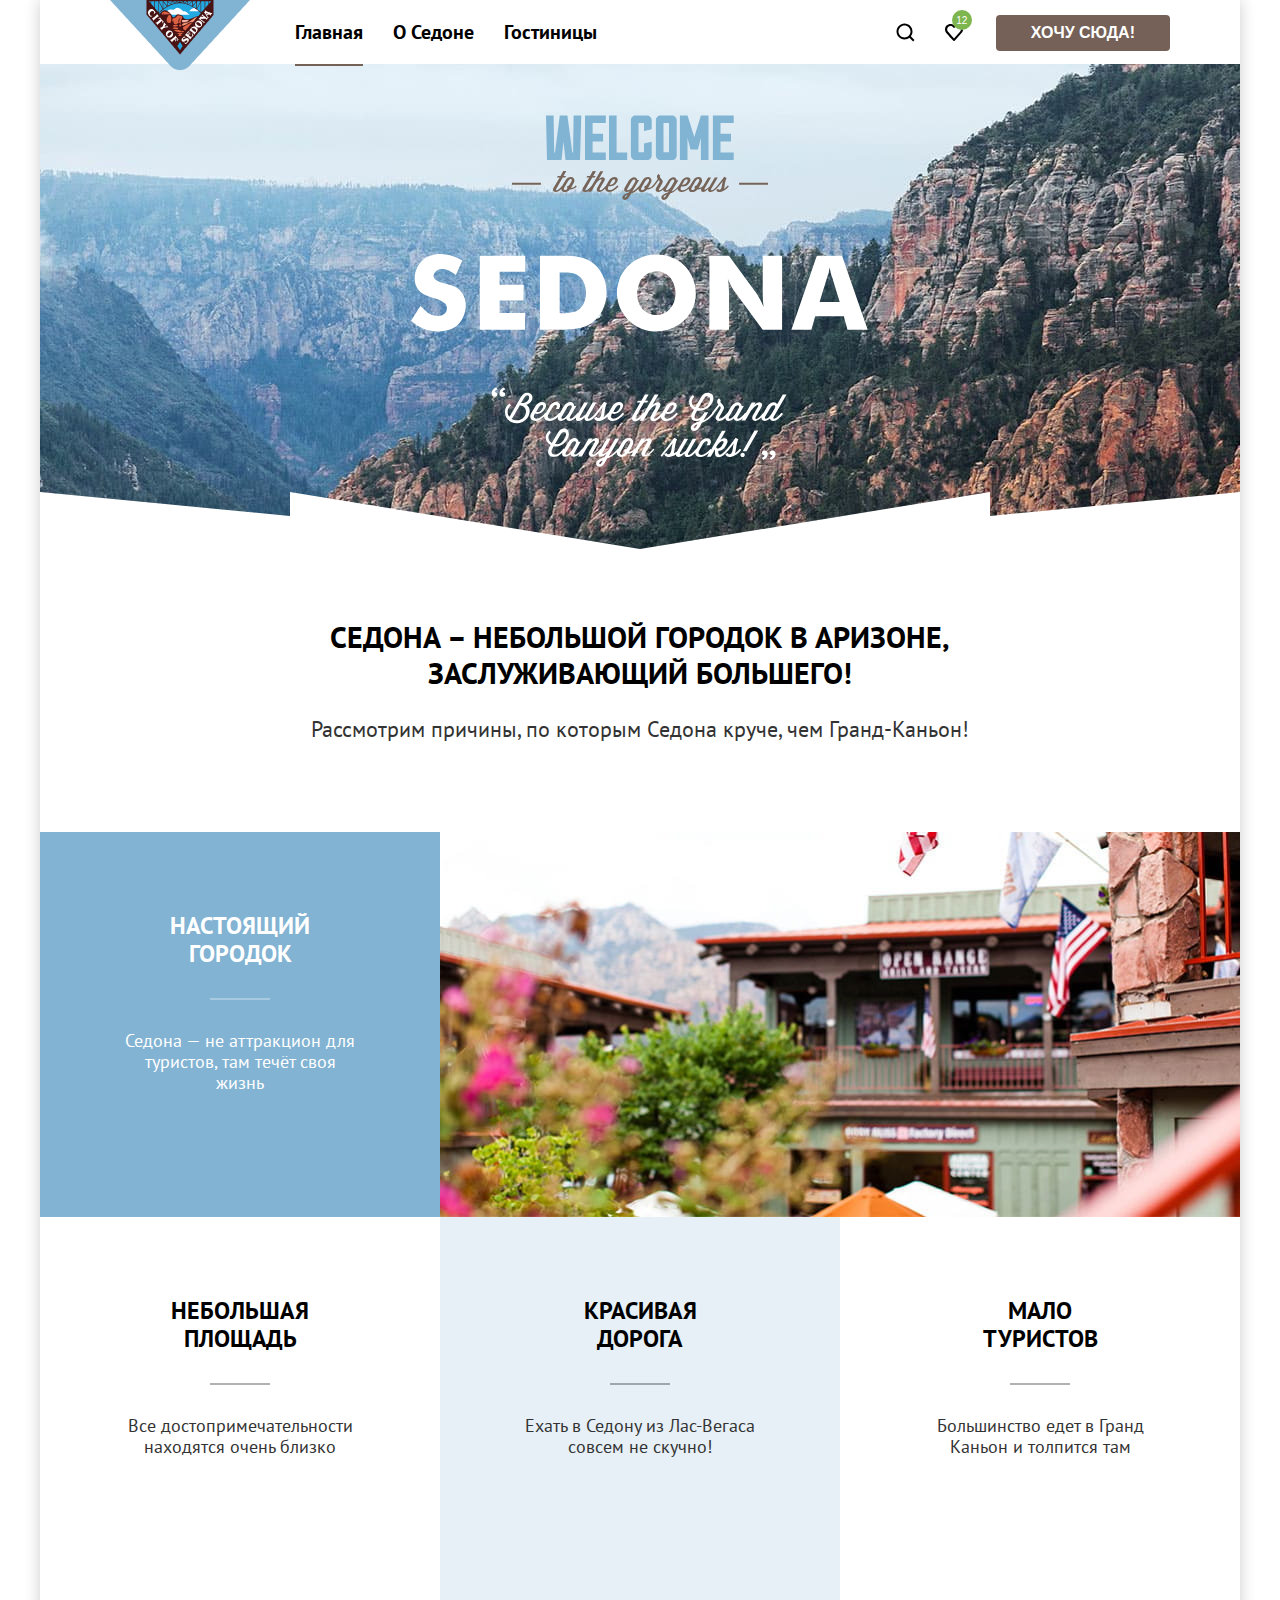
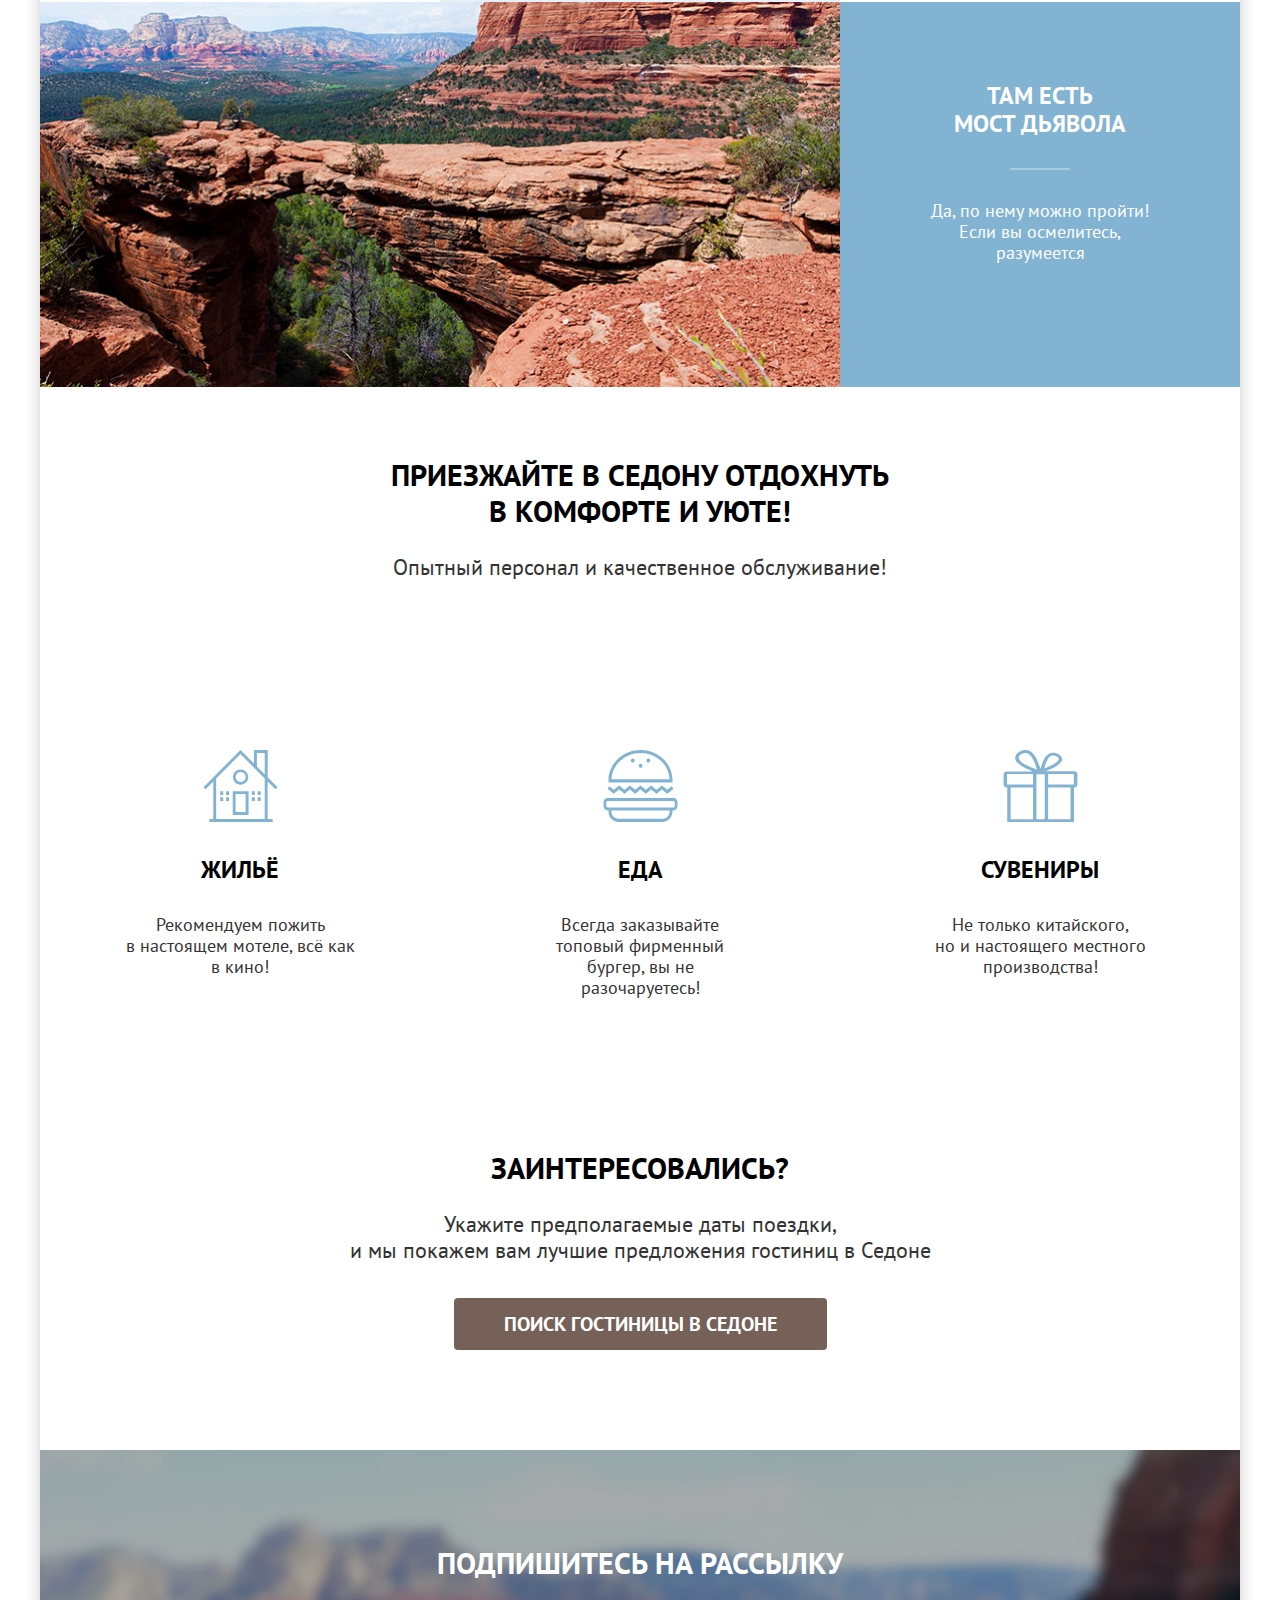
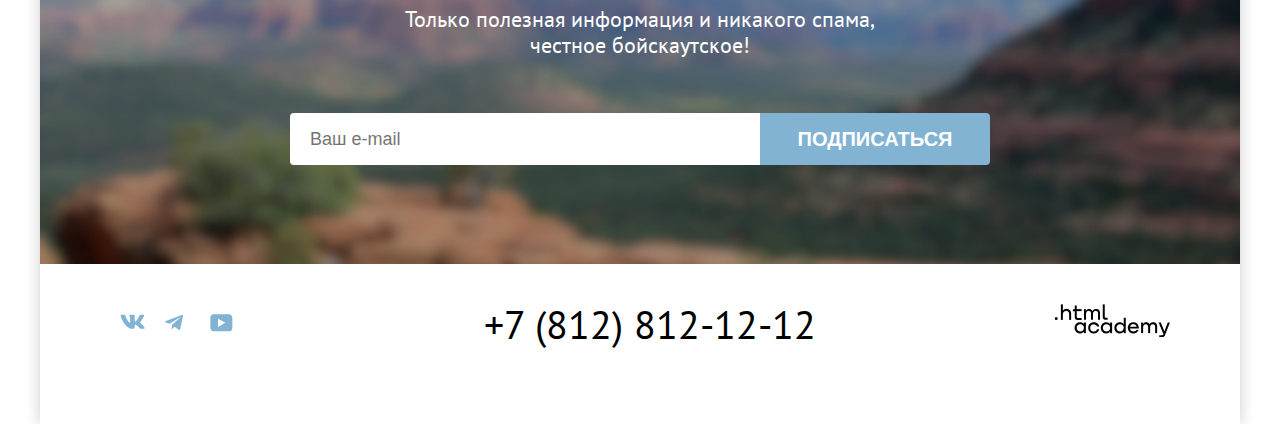
==== index.html @ 6376d849 "фиксы валидатора" ====
<!DOCTYPE html>
<html lang="ru">

  <head>
    <meta charset="utf-8">
    <meta name="viewport" content="width=device-width, initial-scale=1">
    <link href="styles/styles.css" rel="stylesheet">
    <title>HTML Academy: Седона</title>
  </head>

  <body>

    <div class="page-wrapper">
      <header class="page-header">
        <a href="#" class="sedona-logo">
          <span class="visually-hidden">Логотип сайта городка Седона.</span>
        </a>

        <nav class="header-navigation">
          <ul>
            <li>
              <a class="header-button current" href="#">Главная</a>
            </li>
            <li>
              <a class="header-button" href="#">О&nbsp;Седоне</a>
            </li>
            <li>
              <a class="header-button" href="catalog.html">Гостиницы</a>
            </li>
          </ul>
        </nav>

        <div class="header-actions-wrapper">
          <button type="button" class="header-icon-button search-button"><span
              class="visually-hidden">Поиск.</span></button>
          <button type="button" class="header-icon-button favotites-button"><span
              class="visually-hidden">Избранное.</span></button>
        </div>

        <button type="button" class="action-button brown">
          Хочу сюда!
        </button>
      </header>

      <main>

        <h1 class="visually-hidden">Городок Седона.</h1>

        <section class="hero-block-wrapper">
          <h2 class="visually-hidden">Приветствие.</h2>
          <div class="hero-background">
            <img class="hero-vector-wellcome" src="images/welcome.svg"
              alt="Welcome to the gorgeous Sedona. Because the Grand Canyon sucks!">
            <div class="hero-divider"></div>
          </div>
        </section>

        <section class="simple-text-block">
          <h2 class="visually-hidden">О Седоне.</h2>
          <p class="text-style-heading">Седона – небольшой городок в Аризоне, заслуживающий большего!</p>
          <p class="text-style-simple">Рассмотрим причины, по которым Седона круче, чем Гранд-Каньон!</p>
        </section>

        <section>
          <h2 class="visually-hidden">Туристические преимущества.</h2>
          <ul class="advantages-block">
            <li class="advantages-item blue">
              <div class="advantages-item-content-wrapper">
                <h3 class="text-style-heading small white">Настоящий городок</h3>
                <div class="advantages-item-divider"></div>
                <p class="text-style-simple small white">Седона — не аттракцион для туристов, там течёт своя жизнь</p>
              </div>
            </li>
            <li class="advantages-image-container">
              <img src="images/landscapes/garden_advantages-block.jpg" alt="Вид на сад.">
            </li>
            <li class="advantages-item">
              <div class="advantages-item-content-wrapper">
                <h3 class="text-style-heading small">Небольшая площадь</h3>
                <div class="advantages-item-divider"></div>
                <p class="text-style-simple small">Все достопримечательности находятся очень близко</p>
              </div>
            </li>
            <li class="advantages-item light-blue">
              <div class="advantages-item-content-wrapper">
                <h3 class="text-style-heading small">Красивая дорога</h3>
                <div class="advantages-item-divider"></div>
                <p class="text-style-simple small">Ехать в Седону из Лас-Вегаса совсем не скучно!</p>
              </div>
            </li>
            <li class="advantages-item">
              <div class="advantages-item-content-wrapper">
                <h3 class="text-style-heading small">Мало туристов</h3>
                <div class="advantages-item-divider"></div>
                <p class="text-style-simple small">Большинство едет в Гранд Каньон и толпится там</p>
              </div>
            </li>
            <li class="advantages-image-container">
              <img src="images/landscapes/mountains_advantages-block.jpg" alt="Вид на скалы.">
            </li>
            <li class="advantages-item blue">
              <div class="advantages-item-content-wrapper">
                <h3 class="text-style-heading small white">Там есть<br>мост дьявола</h3>
                <div class="advantages-item-divider"></div>
                <p class="text-style-simple small white">Да, по нему можно пройти! Если вы осмелитесь, разумеется</p>
              </div>
            </li>
          </ul>
        </section>

        <section>
          <div class="simple-text-block">
            <h2 class="visually-hidden">Инфраструктура</h2>
            <p class="text-style-heading">Приезжайте в Седону отдохнуть<br>в комфорте и уюте!</p>
            <p class="text-style-simple">Опытный персонал и качественное обслуживание!</p>
          </div>
          <ul class="advantages-block">
            <li class="advantages-item">
              <div class="advantages-item-content-wrapper">
                <img class="advantages-icon" src="images/icons/house.svg" alt="Иконка Дом">
                <h3 class="text-style-heading small">Жильё</h3>
                <p class="text-style-simple small">Рекомендуем пожить в&nbsp;настоящем мотеле, всё как в&nbsp;кино!</p>
              </div>
            </li>
            <li class="advantages-item">
              <div class="advantages-item-content-wrapper">
                <img class="advantages-icon" src="images/icons/food.svg" alt="Иконка Бургер">
                <h3 class="text-style-heading small">Еда</h3>
                <p class="text-style-simple small">Всегда заказывайте топовый фирменный бургер, вы не разочаруетесь!</p>
              </div>
            </li>
            <li class="advantages-item">
              <div class="advantages-item-content-wrapper">
                <img class="advantages-icon" src="images/icons/present.svg" alt="Иконка Сувениры">
                <h3 class="text-style-heading small">Сувениры</h3>
                <p class="text-style-simple small">Не только китайского, но&nbsp;и&nbsp;настоящего местного
                  производства!</p>
              </div>
            </li>
          </ul>
        </section>

        <section class="simple-text-block big-space">
          <h2 class="visually-hidden">Поиск гостиницы</h2>
          <div>
            <p class="text-style-heading">Заинтересовались?</p>
            <p class="text-style-simple">Укажите предполагаемые даты поездки,<br>и мы покажем вам лучшие
              предложения гостиниц в Седоне</p>
          </div>
          <a class="action-button big-button brown" href="catalog.html">Поиск гостиницы в Седоне</a>
        </section>

        <section class="subscription-background">
          <h2 class="visually-hidden">Подписка на рассылку</h2>
          <form action="https://echo.htmlacademy.ru/" method="post">
            <div class="simple-text-block big-space">
              <p class="text-style-heading white">Подпишитесь на рассылку</p>
              <p class="text-style-simple white">Только полезная информация и никакого спама,<br>честное бойскаутское!
              </p>
              <div class="subscription-input-wrapper">
                <input class="subscription-input" type="email" name="user_email" placeholder="Ваш e-mail" required>
                <button class="subscription-button">Подписаться</button>
              </div>
            </div>
          </form>
        </section>

      </main>

      <footer>
        <h2 class="visually-hidden">Контакты.</h2>
        <address>
          <a class="footer-button vk" href="https://vk.com/htmlacademy">
            <span class="visually-hidden">ВКонтакте.</span>
          </a>

          <a class="footer-button telegram" href="tg://resolve?domain=htmlacademy">
            <span class="visually-hidden">Телеграм.</span>
          </a>

          <a class="footer-button youtube" href="https://www.youtube.com/user/htmlacademyru">
            <span class="visually-hidden">Ютюб.</span>
          </a>

          <a class="footer-phone" href="tel:+78128121212">+7 (812) 812-12-12</a>

          <a class="html-academy-logo" href="https://htmlacademy.ru/">
            <span class="visually-hidden">Сайт HTML Academy.</span>
          </a>
        </address>
      </footer>
    </div>

    <div class="visually-hidden">
      <div class="modal-window-overlay">
      </div>
      <div class="modal-window">
        <div class="modal-window-content-wrapper text-style-filter-title black-text">
          <h2 class="text-style-heading uppercase">Поиск гостиницы в Седоне</h2>
          <span class="modal-window-input-caption">Дата Заезда:</span>
          <input class="error" type="date" name="date_from" value="2020-04-27">
          <span class="modal-window-input-caption">Дата Выезда:</span>
          <input class="info" type="date" name="date_to" value="2023-09-01">
          <div class="modal-window-person-count-wrapper">
            <div class="count-control-wrapper">
              <span class="modal-window-input-caption">Взрослые:</span>
              <div class="count-input-wrapper">
                <span class="person-count-button minus">
                  <span class="visually-hidden">Минус один.</span>
                </span>
                <span class="person-count">2</span>
                <span class="person-count-button plus">
                  <span class="visually-hidden">Плюс один.</span>
                </span>
              </div>
            </div>
            <div class="count-control-wrapper">
              <span class="modal-window-input-caption children">Дети:</span>
              <div class="count-input-wrapper">
                <span class="person-count-button minus">
                  <span class="visually-hidden">Минус один.</span>
                </span>
                <span class="person-count">2</span>
                <span class="person-count-button plus">
                  <span class="visually-hidden">Плюс один.</span>
                </span>
              </div>
            </div>
          </div>
          <button type="button" class="action-button big blue">Найти</button>
        </div>
        <div class="modal-window-close-button"><span class="visually-hidden">Закрыть окно.</span></div>
      </div>
    </div>

  </body>

</html>
---- styles/styles.css ----
/* Base */

@font-face {
  font-family: "PT Sans";
  font-weight: 400;
  font-style: normal;
  src: url("../fonts/ptsans-400.woff2") format("woff2");
  font-display: swap;
}

@font-face {
  font-family: "PT Sans";
  font-weight: 700;
  font-style: normal;
  src: url("../fonts/ptsans-700.woff2") format("woff2");
  font-display: swap;
}

body {
  margin: 0;

  font-family: "PT Sans", sans-serif;
  font-size: 18px;
  font-weight: 400;
  line-height: 21px;
  color: #333333;
}

.page-wrapper {
  display: flex;
  flex-direction: column;
  align-items: stretch;

  width: 1200px;
  margin: 0 auto;
  background-color: #FFFFFF;
  box-shadow: 0 0 15px rgba(0, 0, 0, 0.2);
}

.visually-hidden {
  position: absolute;
  width: 1px;
  height: 1px;
  margin: -1px;
  padding: 0;
  border: 0;
  clip: rect(0 0 0 0);
  overflow: hidden;
}

fieldset {
  border: none;
}

ul {
  margin: 0;
  padding: 0;
  list-style-type: none;
}

a {
  text-decoration: none;
}

button {
  padding: 0;
}

h1,
h2,
h3,
p {
  margin: 0;
}

fieldset {
  padding: 0;
  margin: 0;
}

/* Text styles */

.text-style-heading {
  text-transform: uppercase;
  font-size: 30px;
  font-weight: 700;
  line-height: 36px;
  color: #000000;
}

.text-style-simple {
  font-size: 22px;
  font-weight: 400;
  line-height: 26px;
}

.text-style-heading.small {
  font-size: 24px;
  line-height: 28px;
}

.text-style-simple.small {
  font-size: 18px;
  line-height: 21px;
}

.text-style-heading.white {
  color: #FFFFFF;
}

.text-style-simple.white {
  color: #FFFFFF;
}

.uppercase {
  text-transform: uppercase;
}

.text-style-filter-heading {
  font-weight: 700;
  font-size: 60px;
  line-height: 78px;
  margin-bottom: 8px;
  color: #FFFFFF;
}

.text-style-filter-title {
  font-weight: 700;
  font-size: 20px;
  line-height: 24px;
  color: #FFFFFF;
}

.text-style-filter-lable {
  font-weight: 400;
  font-size: 18px;
  line-height: 23px;
  color: #FFFFFF;
}

.text-style-filter-lable.gray {
  color: #333333;
}


/* Header */

.page-header {
  display: flex;
  height: 64px;
  position: relative;
  justify-content: flex-start;
  flex-wrap: wrap;
  padding: 0 70px;
}

.sedona-logo {
  display: inline-block;
  background: url("../images/logo.png") no-repeat;
  width: 140px;
  height: 70px;
  margin-right: 30px;
}

.header-navigation ul {
  display: flex;
}

.header-navigation li {
  padding: 0 15px;
}

.header-navigation a {
  font-size: 20px;
  font-weight: 700;
  line-height: 24px;
  color: #000000;

  text-transform: capitalize;
}

.header-navigation a:visited {
  color: #000000;
}

.header-button.current {
  border-bottom: 2px solid #756257;
}

.header-button {
  display: inline-block;
  padding: 20px 0;
  border: none;
  cursor: pointer;
}

.header-actions-wrapper {
  margin-left: auto;
  margin-right: 20px;
}

.header-icon-button {
  width: 44px;
  height: 64px;
  padding: 22px 12px;
  border: none;
  cursor: pointer;
}

.search-button {
  background: url('../images/icons/search.svg') no-repeat 50% 50%;
}

.favotites-button {
  position: relative;
  background: url('../images/icons/favorites.svg') no-repeat 50% 50%;
}

.favotites-button::after {
  content: "12";
  position: absolute;
  top: 10px;
  left: 20px;

  color: #FFFFFF;
  font-size: 10px;
  line-height: 21px;

  background-color: #7DB54F;
  width: 20px;
  height: 20px;
  border-radius: 10px;
}

header .action-button {
  align-self: center;
  margin-top: -5px;
}

.action-button {
  padding: 8px 35px;
  border: none;
  border-radius: 4px;

  color: #FFFFFF;
  font-weight: 700;
  font-size: 16px;
  line-height: 20px;
  text-align: center;
  text-transform: uppercase;
  cursor: pointer;
}

.action-button.big-button {
  padding: 16px 50px;
  margin-top: 15px;
  margin-bottom: 5px;
  font-size: 20px;
  display: inline-block;
}

/* Blue buttons color-styles */
.action-button.blue {
  background-color: #82B3D3;
}

.subscription-button:hover,
.action-button.blue:hover {
  background-color: #68A2CA;
}

.subscription-button:active,
.action-button.blue:active,
.subscription-button:focus,
.action-button.blue:focus {
  color: rgba(255, 255, 255, 0.3);
  background-color: #68A2CA;
}

.subscription-button:disabled,
.action-button.blue:disabled {
  background-color: #E5E5E5;
}

/* Brown buttons color-styles */
.action-button.brown {
  background-color: #756157;
}

.action-button.brown:hover,
.action-button.brown:focus {
  background-color: #615048;
}

.action-button.brown:active {
  color: rgba(255, 255, 255, 0.3);
  background-color: #756157;
}

.action-button.brown:disabled {
  background-color: #E5E5E5;
}

/* Green buttons color-styles */
.action-button.green {
  background-color: #7DB54F;
}

.action-button.green:hover,
.action-button.green:focus {
  background-color: #6C9E42;
}

.action-button.green:active {
  color: rgba(255, 255, 255, 0.3);
  background-color: #7DB54F;
}

.action-button.green:disabled {
  background-color: #E5E5E5;
}

/* Transparent buttons color-styles */
.action-button.transparent {
  background-color: transparent;
}

.action-button.transparent:focus {
  outline: 3px solid #83B3D3;
}

.action-button.transparent:active {
  color: rgba(255, 255, 255, 0.3);
}

.action-button.transparent:disabled {
  color: rgba(255, 255, 255, 0.1);
}


.action-button.black-text {
  color: #000000;
}

/* Footer */
footer {
  height: 120px;
  padding: 40px 70px 0 70px;
}

.footer-button {
  display: inline-block;
  border: none;
  width: 45px;
  height: 35px;
  cursor: pointer;
}

.footer-button a:hover,
.footer-button a:focus {
  fill: black;
}

.footer-button.vk {
  background: url("../images/icons/vk.svg") no-repeat 10px 10px;
}

.footer-button.telegram {
  background: url("../images/icons/telegram.svg") no-repeat 10px 10px;
}

.footer-button.youtube {
  background: url("../images/icons/youtube.svg") no-repeat 10px 10px;
}

address {
  display: flex;
  font-style: normal;
}

.footer-phone {
  color: #000000;
  font-weight: 400;
  font-size: 40px;
  line-height: 40px;
  text-transform: uppercase;
  margin: 0 auto;
}

.html-academy-logo {
  width: 115px;
  height: 33px;
  background: url("../images/html_academy.png") no-repeat;
  display: block;
}


/* Main page sections:*/
/* -hero-block */

.hero-block-wrapper {
  width: auto;
}

.hero-background {
  display: flex;
  flex-direction: column;
  background: #82B3D3 url(../images/landscapes/mountains_hero-block.jpg) no-repeat;
  width: 100%;
  height: 485px;
  justify-content: flex-end;
}

.hero-vector-wellcome {
  width: 458px;
  height: 352px;
  margin: 0 auto;
  margin-bottom: 25px;
}

.hero-divider {
  background: url("../images/divider.svg") no-repeat;
  width: auto;
  height: 57px;
}

/* -other blocks */

.simple-text-block {
  text-align: center;
  width: 700px;
  margin: 0 auto;
  padding: 70px 0;
}

.simple-text-block.big-space {
  padding: 95px 0;
}

.simple-text-block .text-style-heading {
  margin-bottom: 25px;
}

.simple-text-block .text-style-simple {
  margin-bottom: 20px;
}

.advantages-block {
  display: flex;
  flex-wrap: wrap;
}

.advantages-item {
  width: 400px;
  height: 385px;
}

.advantages-image-container {
  width: 800px;
  height: 385px;
}

.advantages-image-container img {
  max-width: 100%;
  height: auto;
}

.advantages-item.blue {
  background-color: #82B3D3;
}

.advantages-item.light-blue {
  background-color: rgba(131, 179, 211, 0.2);
  ;
}

.advantages-item-content-wrapper {
  text-align: center;
  width: 230px;
  margin: 0 auto;
  padding: 80px 85px;
}

.advantages-item img {
  margin-bottom: 30px;
}

.advantages-item h3 {
  width: 175px;
  margin: 0 auto;
  margin-bottom: 30px;
}

.advantages-item-divider {
  width: 60px;
  height: 2px;
  margin: 30px auto;
  background-color: rgba(0, 0, 0, 0.3);
}

.white + .advantages-item-divider {
  background-color: rgba(255, 255, 255, 0.3);
}

.advantages-icon {
  width: 75px;
  height: 72px;
}

/* -subscription block */

.subscription-background {
  background: url("../images//landscapes/mountains_subscription_block.jpg") no-repeat;
  width: 1200px;
  height: 414px;
}

.subscription-input-wrapper {
  display: flex;
  margin-top: 55px;
}

.subscription-input {
  width: 452px;
  height: 50px;
  padding-left: 20px;
  font-size: 18px;
  line-height: 24px;
  border: none;
  border-radius: 4px 0 0 4px;
}

.subscription-input:focus {
  outline: 3px solid #83B3D3;
}

.subscription-button {
  width: 232px;
  height: 52px;
  background-color: #82B3D3;
  border: none;
  border-radius: 0 4px 4px 0;
  text-align: center;
  cursor: pointer;

  font-size: 20px;
  line-height: 36px;
  font-weight: 700;
  text-transform: uppercase;
  color: #FFFFFF;
}


/* Catalog page */
/* filters */
.filter-block {
  background: #333333 url("../images/landscapes/mountains_filters-block.jpg") no-repeat;
  width: 100%;
  height: 412px;
}

.filter-block-content-wrapper {
  padding: 70px;
  padding-top: 35px;
}

.breadcrumbs-wrapper {
  padding-left: 3px;
  margin-bottom: 30px;
}

.breadcrumbs-home-button {
  display: inline-block;
  background: url("../images/icons/home.svg") no-repeat;
  width: 12px;
  height: 12px;
  cursor: pointer;
}

.breadcrumbs-arrow {
  display: inline-block;
  background: url("../images/icons/breadcrumbs_arrow.svg") no-repeat;
  width: 8px;
  height: 12px;
  margin: 0 10px;
}

.breadcrumbs-page {
  font-weight: 400;
  font-size: 16px;
  line-height: 21px;
  color: #FFFFFF;
  cursor: pointer;
}

.filters-form-wrapper {
  display: flex;
}

.filters-form-wrapper label {
  height: 28px;
  cursor: pointer;
}

.filter-column-wrapper {
  width: 550px;
  display: flex;
}

.infrastructure-filter,
.housing-filter {
  width: 150px;
}

.infrastructure-filter {
  margin-right: 70px;
}

legend {
  margin-bottom: 32px;
}

.text-style-filter-lable {
  display: inline-block;
  margin-bottom: 17px;
  padding-left: 35px;
}

.checkbox::before {
  position: absolute;
  content: "";
  display: inline-block;
  margin: 2px 0 0 -35px;
  width: 20px;
  height: 20px;
  border-radius: 4px;
  background: #FFFFFF;
}

.checked.checkbox::before {
  background: #FFFFFF url("../images/icons/check.svg") no-repeat 4px 5px;
}

.checkbox:hover,
.radio:hover,
.footer-button:hover,
.html-academy-logo:hover,
.breadcrumbs-page:hover,
.breadcrumbs-home-button:hover {
  color: #FFFFFF;
  opacity: 0.7;
}

.footer-phone:hover,
.header-icon-button:hover,
.header-button:hover {
  color: #000000;
  opacity: 0.7;
}

.radio::before {
  position: absolute;
  content: "";
  display: inline-block;
  margin: 2px 0 0 -35px;
  width: 21px;
  height: 21px;
  border-radius: 10px;
  background: #FFFFFF;
}

.checked.radio::before {
  background: #FFFFFF url("../images/icons/circle.svg") no-repeat 5px 5px;
}

.price-filter {
  width: 290px;
  margin-right: 70px;
}

.price-filter p {
  display: flex;
}

.filter-price-input {
  width: 123px;
  height: 48px;
  padding: 0;
  padding-left: 20px;

  font-size: 18px;
  line-height: 24px;
  font-weight: 700;
  background: #F2F2F2;
  color: #000000;
  border: none;
}

.filter-price-input::-webkit-outer-spin-button,
.filter-price-input::-webkit-inner-spin-button {
  /* display: none; <- Crashes Chrome on hover */
  -webkit-appearance: none;
  /* <-- Apparently some margin are still there even though it's hidden */
}

.filter-price-input.to {
  margin-left: 2px;
}

.filter-price-input:focus {
  outline: 3px solid #68A2CA;
}

.filter-price-input.from {
  border-radius: 4px 0 0 4px;
}

.filter-price-input.to {
  border-radius: 0 4px 4px 0;
}

.filter-price-caption {
  font-size: 18px;
  line-height: 24px;
  color: #BEBEBE;
  position: absolute;
  margin: 12px 0 0 -32px;
}

.filter-buttons-wrapper {
  padding-top: 55px;
}

.filter-buttons-wrapper button {
  padding: 8px 50px;
}

.filter-buttons-wrapper button[type="button"] {
  margin-left: 5px;
}

.filter-buttons-wrapper button[type="submit"] {
  margin-bottom: 32px;
}

.price-slider {
  width: 287px;
  height: 20px;
  margin-top: 57px;
  background: url("../images/slider.png") no-repeat;
}

/* hotels */

.search-result-block {
  padding: 50px 70px 60px 70px;
}

.search-result-header {
  position: relative;
  display: flex;
  margin-bottom: 40px;
}

.sort-type-select-wrapper {
  margin: 0 70px 0 auto;
}

.search-result-header select {
  width: 290px;
  height: 50px;
  border: 2px solid #E5E5E5;
  border-radius: 4px;
  padding-left: 20px;

  -moz-appearance: none;
  -webkit-appearance: none;
}

.search-result-header select:hover,
.search-result-header select:focus {
  outline: 3px solid #68A2CA;
}

.search-result-header select:active {
  outline: 3px solid #3F5E72;
}

.search-result-header select:disabled {
  outline: 3px solid rgba(0, 0, 0, 0.3);
  color: rgba(0, 0, 0, 0.3);
}

.sort-type-select-wrapper::after {
  position: absolute;
  content: "";
  margin: 20px 0 0 -35px;
  width: 12px;
  height: 8px;
  background: url("../images/icons/arrow_down.svg") no-repeat;
}

.preview-format-icon {
  width: 48px;
  height: 48px;
  border: 2px solid #E5E5E5;
  margin-right: 8px;
  border-radius: 4px;
  cursor: pointer;
}

.preview-format-icon:last-child {
  margin-right: 0;
}

.preview-format-icon:hover,
.preview-format-icon:active,
.preview-format-icon.current {
  border: 2px solid #000000;
}

.preview-format-icon:focus {
  outline: 3px solid #83B3D3;
}

.preview-format-icon.gallery {
  background: url("../images/icons/view_gallery.svg") no-repeat 14px 15px;
}

.preview-format-icon.list {
  background: url("../images/icons/view_list.svg") no-repeat 13px 15px;
}

.preview-format-icon.icons {
  background: url("../images/icons/view_images.svg") no-repeat 14px 15px;
}

.hotels-block {
  display: grid;
  grid-template-columns: repeat(3, 340px);
  gap: 20px;
  margin-bottom: 60px;
}

.hotel-item {
  display: flex;
  flex-direction: column;
  justify-content: space-between;
  align-items: center;

  padding: 20px;
  width: 340px;
  box-sizing: border-box;
  border: 1px solid #E6E6E6;
  border-radius: 4px;
}

.hotel-item img {
  margin-bottom: 16px;
}

.hotel-item h3 {
  text-transform: none;
  margin-bottom: 16px;
}

.hotel-item-info-wrapper {
  display: grid;
  grid-template-columns: 140px 140px;
  grid-template-rows: 20px 36px 36px;
  gap: 16px;
  margin-top: auto;
}

.price-caption {
  margin-left: auto;
}

.rating-caption {
  margin-left: auto;
  margin-right: auto;
  align-self: center;
}

.stars {
  height: 25px;
  align-self: center;
}

.hotel-item-info-wrapper b {
  font-weight: inherit;
}

.hotel-item-info-wrapper a.action-button {
  padding: 8px 0;
}

.hotel-item-info-wrapper button.action-button {
  padding: 9px 0;
}

#paging {
  display: flex;
  justify-content: flex-start;
}

#paging .action-button {
  width: 60px;
  height: 60px;
  margin-right: 8px;
  padding: 0;
}

.stars-4 {
  background: url("../images/stars/stars_4.png") no-repeat;
}

.stars-3 {
  background: url("../images/stars/stars_3.png") no-repeat;
}

.stars-2 {
  background: url("../images/stars/stars_2.png") no-repeat;
}
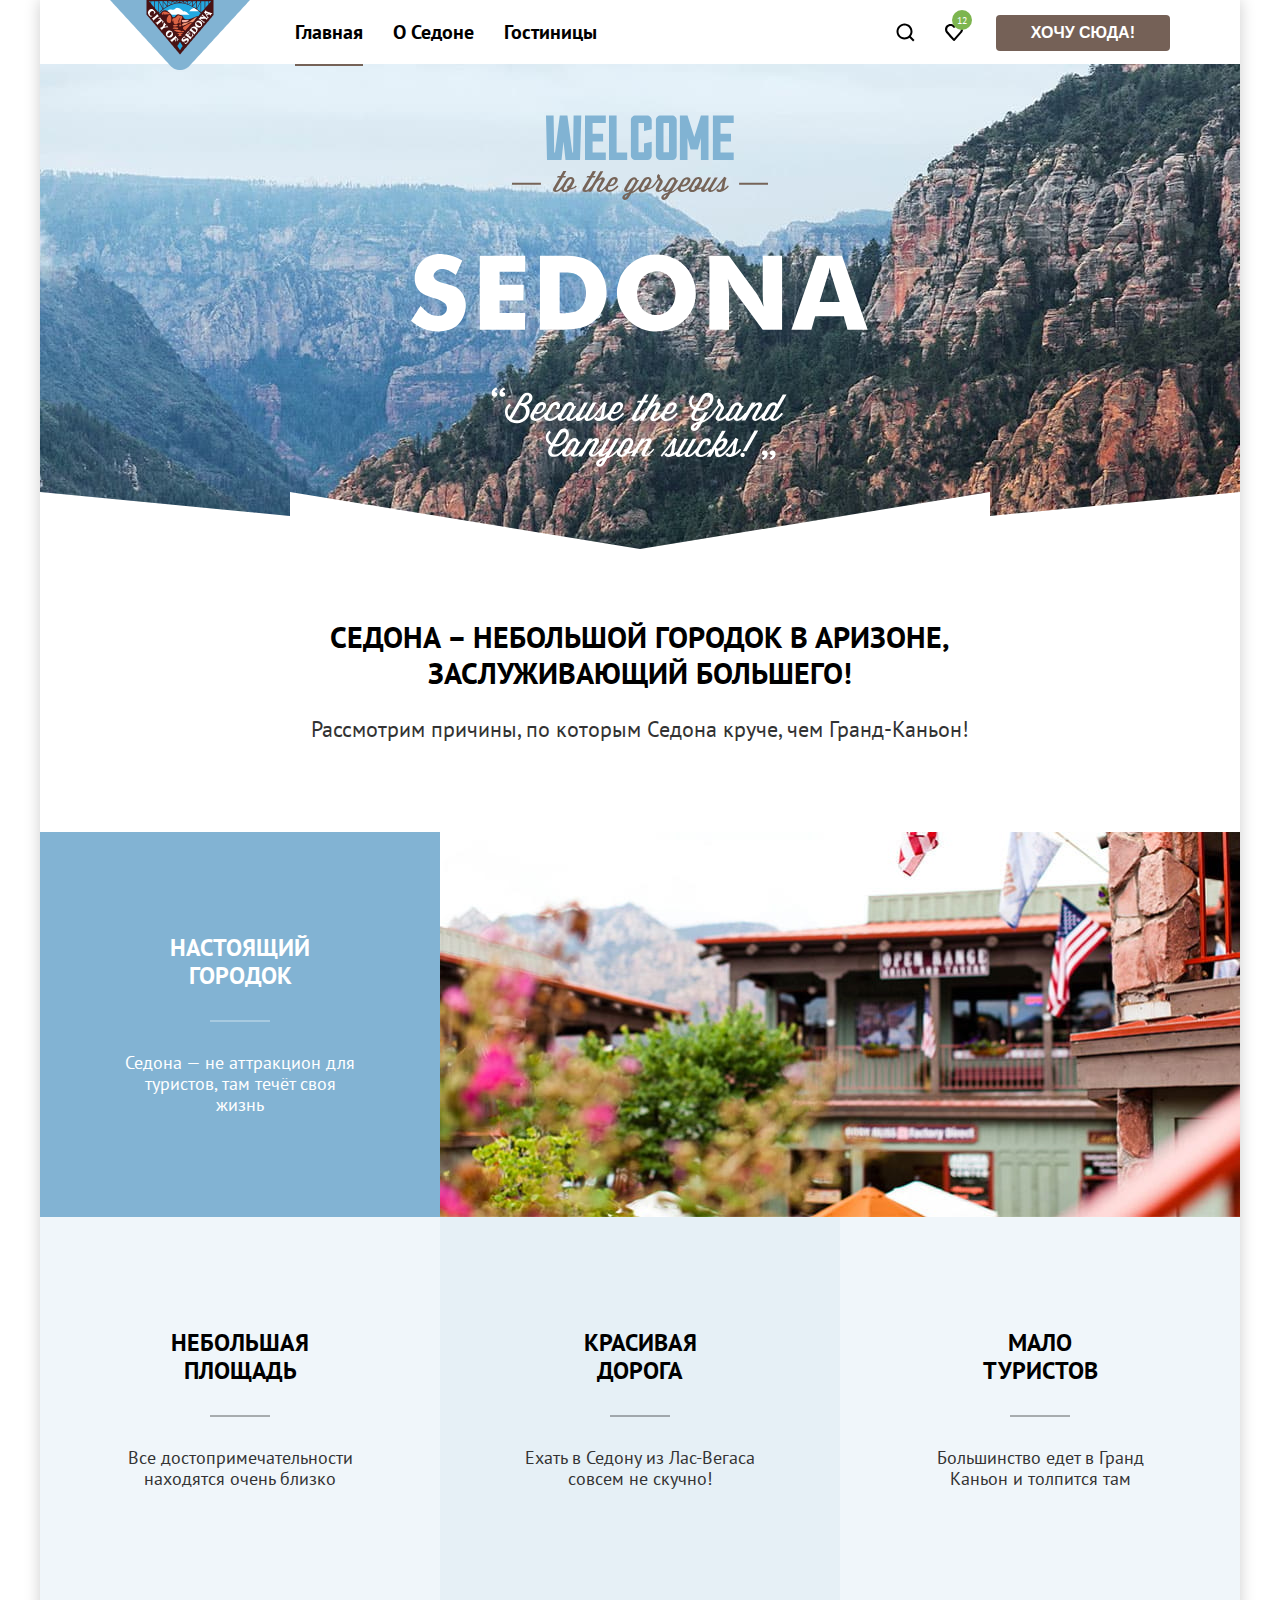
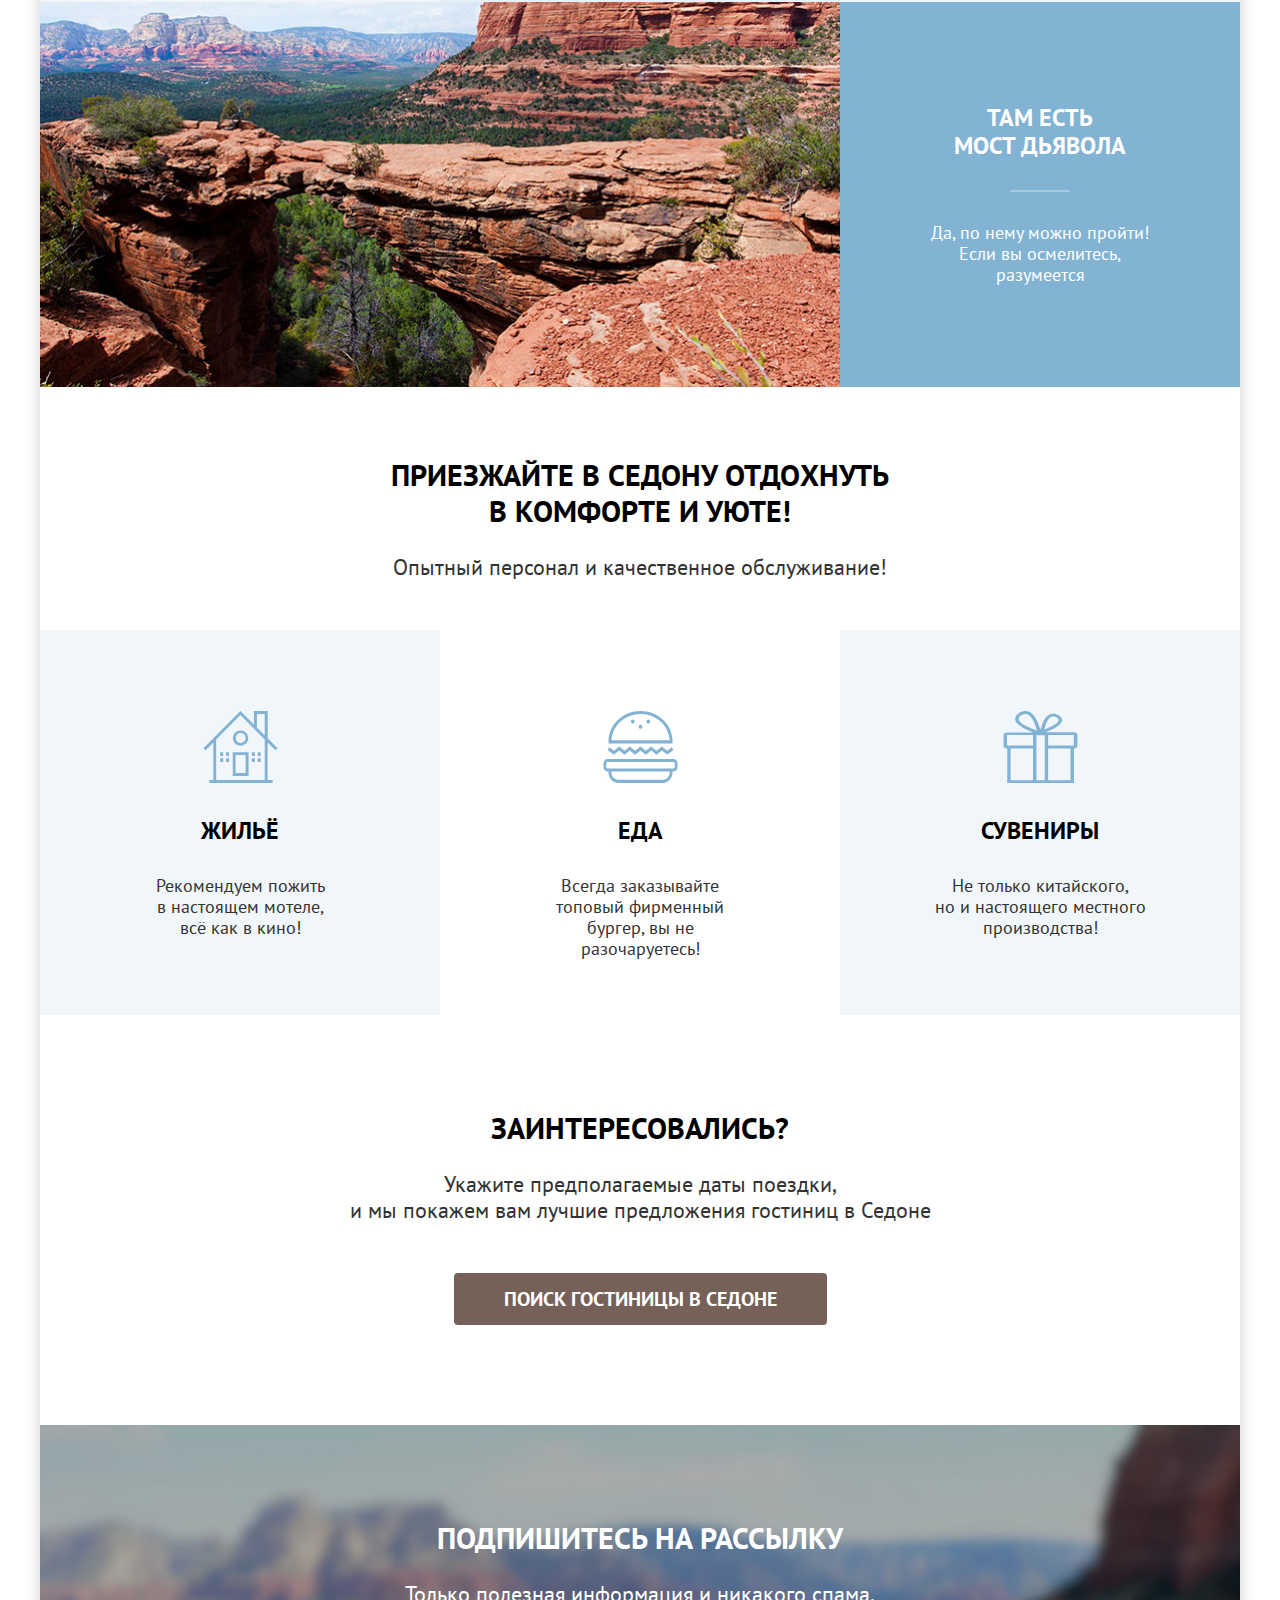
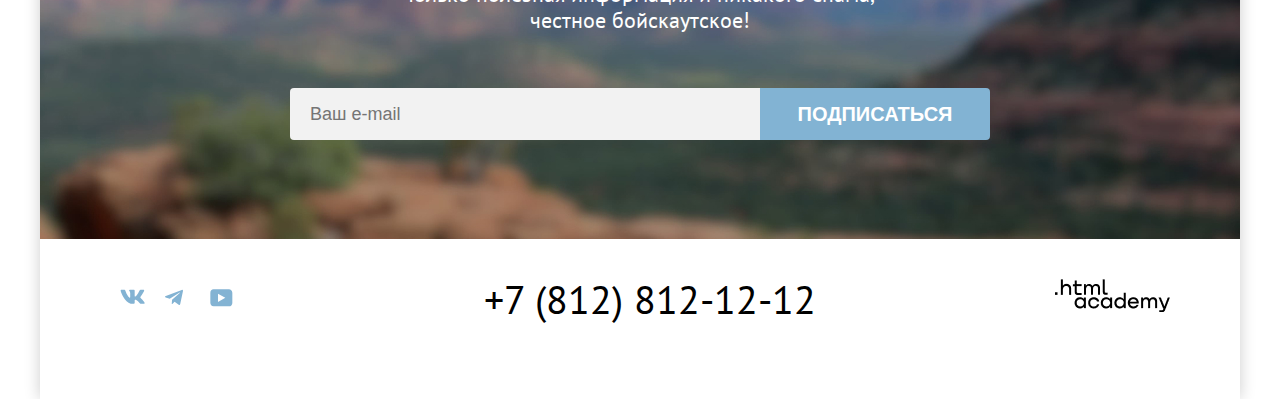
==== commit d13829ef: "Merge pull request #10 from tomilova-nastya/master" ====
--- a/index.html
+++ b/index.html
@@ -5,6 +5,7 @@
     <meta charset="utf-8">
     <meta name="viewport" content="width=device-width, initial-scale=1">
     <link href="styles/styles.css" rel="stylesheet">
+    <link rel="shortcut icon" type="image/x-icon" href="./images/favicon.ico">
     <title>HTML Academy: Седона</title>
   </head>
 
@@ -17,149 +18,156 @@
         </a>
 
         <nav class="header-navigation">
-          <ul>
+          <ul class="unordered-list">
             <li>
-              <a class="header-button current" href="#">Главная</a>
+              <a class="anchor-link header-button current" href="#">Главная</a>
             </li>
             <li>
-              <a class="header-button" href="#">О&nbsp;Седоне</a>
+              <a class="anchor-link header-button" href="#">О&nbsp;Седоне</a>
             </li>
             <li>
-              <a class="header-button" href="catalog.html">Гостиницы</a>
+              <a class="anchor-link header-button" href="catalog.html">Гостиницы</a>
             </li>
           </ul>
         </nav>
 
         <div class="header-actions-wrapper">
-          <button type="button" class="header-icon-button search-button"><span
+          <button type="button" class="button-tag header-icon-button search-button"><span
               class="visually-hidden">Поиск.</span></button>
-          <button type="button" class="header-icon-button favotites-button"><span
+          <button type="button" class="button-tag header-icon-button favotites-button"><span
               class="visually-hidden">Избранное.</span></button>
         </div>
 
-        <button type="button" class="action-button brown">
+        <button type="button" class="button-tag action-button brown">
           Хочу сюда!
         </button>
       </header>
 
       <main>
 
-        <h1 class="visually-hidden">Городок Седона.</h1>
+        <h1 class="h1-tag visually-hidden">Городок Седона.</h1>
 
         <section class="hero-block-wrapper">
-          <h2 class="visually-hidden">Приветствие.</h2>
+          <h2 class="h2-tag visually-hidden">Приветствие.</h2>
           <div class="hero-background">
-            <img class="hero-vector-wellcome" src="images/welcome.svg"
+            <img class="hero-vector-wellcome" src="images/welcome.svg" width="458px" height="352px"
               alt="Welcome to the gorgeous Sedona. Because the Grand Canyon sucks!">
             <div class="hero-divider"></div>
           </div>
         </section>
 
         <section class="simple-text-block">
-          <h2 class="visually-hidden">О Седоне.</h2>
-          <p class="text-style-heading">Седона – небольшой городок в Аризоне, заслуживающий большего!</p>
-          <p class="text-style-simple">Рассмотрим причины, по которым Седона круче, чем Гранд-Каньон!</p>
+          <h2 class="h2-tag visually-hidden">О Седоне.</h2>
+          <p class="paragraph text-style-heading">Седона – небольшой городок в Аризоне, заслуживающий большего!</p>
+          <p class="paragraph text-style-simple">Рассмотрим причины, по которым Седона круче, чем Гранд-Каньон!</p>
         </section>
 
         <section>
-          <h2 class="visually-hidden">Туристические преимущества.</h2>
-          <ul class="advantages-block">
+          <h2 class="h2-tag visually-hidden">Туристические преимущества.</h2>
+          <ul class="advantages-block unordered-list">
             <li class="advantages-item blue">
               <div class="advantages-item-content-wrapper">
-                <h3 class="text-style-heading small white">Настоящий городок</h3>
-                <div class="advantages-item-divider"></div>
-                <p class="text-style-simple small white">Седона — не аттракцион для туристов, там течёт своя жизнь</p>
+                <h3 class="h3-tag text-style-heading small white">Настоящий городок</h3>
+                <div class="advantages-item-divider"></div>
+                <p class="paragraph text-style-simple small white">Седона — не аттракцион для туристов, там течёт своя
+                  жизнь</p>
               </div>
             </li>
             <li class="advantages-image-container">
-              <img src="images/landscapes/garden_advantages-block.jpg" alt="Вид на сад.">
+              <img src="images/landscapes/garden_advantages-block.jpg" alt="Вид на сад." width="800px" height="385px">
+            </li>
+            <li class="advantages-item very-light-blue">
+              <div class="advantages-item-content-wrapper">
+                <h3 class="h3-tag text-style-heading small">Небольшая площадь</h3>
+                <div class="advantages-item-divider"></div>
+                <p class="paragraph text-style-simple small">Все достопримечательности находятся очень близко</p>
+              </div>
+            </li>
+            <li class="advantages-item light-blue">
+              <div class="advantages-item-content-wrapper">
+                <h3 class="h3-tag text-style-heading small">Красивая дорога</h3>
+                <div class="advantages-item-divider"></div>
+                <p class="paragraph text-style-simple small">Ехать в Седону из Лас-Вегаса совсем не скучно!</p>
+              </div>
+            </li>
+            <li class="advantages-item very-light-blue">
+              <div class="advantages-item-content-wrapper">
+                <h3 class="h3-tag text-style-heading small">Мало туристов</h3>
+                <div class="advantages-item-divider"></div>
+                <p class="paragraph text-style-simple small">Большинство едет в Гранд Каньон и толпится там</p>
+              </div>
+            </li>
+            <li class="advantages-image-container">
+              <img src="images/landscapes/mountains_advantages-block.jpg" alt="Вид на скалы." width="800px"
+                height="385px">
+            </li>
+            <li class="advantages-item blue">
+              <div class="advantages-item-content-wrapper">
+                <h3 class="text-style-heading small white">Там есть<br>мост дьявола</h3>
+                <div class="advantages-item-divider"></div>
+                <p class="paragraph text-style-simple small white">Да, по нему можно пройти! Если вы осмелитесь,
+                  разумеется</p>
+              </div>
+            </li>
+          </ul>
+        </section>
+
+        <section>
+          <div class="simple-text-block min-space">
+            <h2 class="h2-tag visually-hidden">Инфраструктура</h2>
+            <p class="paragraph text-style-heading">Приезжайте в Седону отдохнуть<br>в комфорте и уюте!</p>
+            <p class="paragraph text-style-simple">Опытный персонал и качественное обслуживание!</p>
+          </div>
+          <ul class="advantages-block unordered-list">
+            <li class="advantages-item very-light-blue">
+              <div class="advantages-item-content-wrapper min-space">
+                <img class="advantages-icon" src="images/icons/house.svg" alt="Иконка Дом" width="75px" height="75px">
+                <h3 class="h3-tag text-style-heading small">Жильё</h3>
+                <p class="paragraph text-style-simple small">Рекомендуем пожить в&nbsp;настоящем мотеле,
+                  всё&nbsp;как&nbsp;в&nbsp;кино!</p>
+              </div>
             </li>
             <li class="advantages-item">
-              <div class="advantages-item-content-wrapper">
-                <h3 class="text-style-heading small">Небольшая площадь</h3>
-                <div class="advantages-item-divider"></div>
-                <p class="text-style-simple small">Все достопримечательности находятся очень близко</p>
-              </div>
-            </li>
-            <li class="advantages-item light-blue">
-              <div class="advantages-item-content-wrapper">
-                <h3 class="text-style-heading small">Красивая дорога</h3>
-                <div class="advantages-item-divider"></div>
-                <p class="text-style-simple small">Ехать в Седону из Лас-Вегаса совсем не скучно!</p>
-              </div>
-            </li>
-            <li class="advantages-item">
-              <div class="advantages-item-content-wrapper">
-                <h3 class="text-style-heading small">Мало туристов</h3>
-                <div class="advantages-item-divider"></div>
-                <p class="text-style-simple small">Большинство едет в Гранд Каньон и толпится там</p>
-              </div>
-            </li>
-            <li class="advantages-image-container">
-              <img src="images/landscapes/mountains_advantages-block.jpg" alt="Вид на скалы.">
-            </li>
-            <li class="advantages-item blue">
-              <div class="advantages-item-content-wrapper">
-                <h3 class="text-style-heading small white">Там есть<br>мост дьявола</h3>
-                <div class="advantages-item-divider"></div>
-                <p class="text-style-simple small white">Да, по нему можно пройти! Если вы осмелитесь, разумеется</p>
+              <div class="advantages-item-content-wrapper min-space">
+                <img class="advantages-icon" src="images/icons/food.svg" alt="Иконка Бургер" width="75px" height="75px">
+                <h3 class="h3-tag text-style-heading small">Еда</h3>
+                <p class="paragraph text-style-simple small">Всегда заказывайте<br>топовый фирменный бургер, вы не
+                  разочаруетесь!</p>
+              </div>
+            </li>
+            <li class="advantages-item very-light-blue">
+              <div class="advantages-item-content-wrapper min-space">
+                <img class="advantages-icon" src="images/icons/present.svg" alt="Иконка Сувениры" width="75px"
+                  height="75px">
+                <h3 class="h3-tag text-style-heading small">Сувениры</h3>
+                <p class="paragraph text-style-simple small">Не только китайского, но&nbsp;и&nbsp;настоящего местного
+                  производства!</p>
               </div>
             </li>
           </ul>
         </section>
 
-        <section>
-          <div class="simple-text-block">
-            <h2 class="visually-hidden">Инфраструктура</h2>
-            <p class="text-style-heading">Приезжайте в Седону отдохнуть<br>в комфорте и уюте!</p>
-            <p class="text-style-simple">Опытный персонал и качественное обслуживание!</p>
-          </div>
-          <ul class="advantages-block">
-            <li class="advantages-item">
-              <div class="advantages-item-content-wrapper">
-                <img class="advantages-icon" src="images/icons/house.svg" alt="Иконка Дом">
-                <h3 class="text-style-heading small">Жильё</h3>
-                <p class="text-style-simple small">Рекомендуем пожить в&nbsp;настоящем мотеле, всё как в&nbsp;кино!</p>
-              </div>
-            </li>
-            <li class="advantages-item">
-              <div class="advantages-item-content-wrapper">
-                <img class="advantages-icon" src="images/icons/food.svg" alt="Иконка Бургер">
-                <h3 class="text-style-heading small">Еда</h3>
-                <p class="text-style-simple small">Всегда заказывайте топовый фирменный бургер, вы не разочаруетесь!</p>
-              </div>
-            </li>
-            <li class="advantages-item">
-              <div class="advantages-item-content-wrapper">
-                <img class="advantages-icon" src="images/icons/present.svg" alt="Иконка Сувениры">
-                <h3 class="text-style-heading small">Сувениры</h3>
-                <p class="text-style-simple small">Не только китайского, но&nbsp;и&nbsp;настоящего местного
-                  производства!</p>
-              </div>
-            </li>
-          </ul>
-        </section>
-
         <section class="simple-text-block big-space">
-          <h2 class="visually-hidden">Поиск гостиницы</h2>
+          <h2 class="h2-tag visually-hidden">Поиск гостиницы</h2>
           <div>
-            <p class="text-style-heading">Заинтересовались?</p>
-            <p class="text-style-simple">Укажите предполагаемые даты поездки,<br>и мы покажем вам лучшие
+            <p class="paragraph text-style-heading">Заинтересовались?</p>
+            <p class="paragraph text-style-simple">Укажите предполагаемые даты поездки,<br>и мы покажем вам лучшие
               предложения гостиниц в Седоне</p>
           </div>
-          <a class="action-button big-button brown" href="catalog.html">Поиск гостиницы в Седоне</a>
+          <a class="anchor-link action-button big-button brown" href="catalog.html">Поиск гостиницы в Седоне</a>
         </section>
 
         <section class="subscription-background">
-          <h2 class="visually-hidden">Подписка на рассылку</h2>
+          <h2 class="h2-tag visually-hidden">Подписка на рассылку</h2>
           <form action="https://echo.htmlacademy.ru/" method="post">
             <div class="simple-text-block big-space">
-              <p class="text-style-heading white">Подпишитесь на рассылку</p>
-              <p class="text-style-simple white">Только полезная информация и никакого спама,<br>честное бойскаутское!
+              <p class="paragraph text-style-heading white">Подпишитесь на рассылку</p>
+              <p class="paragraph text-style-simple white">Только полезная информация и никакого спама,<br>честное
+                бойскаутское!
               </p>
               <div class="subscription-input-wrapper">
                 <input class="subscription-input" type="email" name="user_email" placeholder="Ваш e-mail" required>
-                <button class="subscription-button">Подписаться</button>
+                <button class="button-tag subscription-button">Подписаться</button>
               </div>
             </div>
           </form>
@@ -167,24 +175,24 @@
 
       </main>
 
-      <footer>
-        <h2 class="visually-hidden">Контакты.</h2>
-        <address>
-          <a class="footer-button vk" href="https://vk.com/htmlacademy">
+      <footer class="footer">
+        <h2 class="h2-tag visually-hidden">Контакты.</h2>
+        <address class="address">
+          <a class="anchor-link footer-button vk" href="https://vk.com/htmlacademy">
             <span class="visually-hidden">ВКонтакте.</span>
           </a>
 
-          <a class="footer-button telegram" href="tg://resolve?domain=htmlacademy">
+          <a class="anchor-link footer-button telegram" href="tg://resolve?domain=htmlacademy">
             <span class="visually-hidden">Телеграм.</span>
           </a>
 
-          <a class="footer-button youtube" href="https://www.youtube.com/user/htmlacademyru">
+          <a class="anchor-link footer-button youtube" href="https://www.youtube.com/user/htmlacademyru">
             <span class="visually-hidden">Ютюб.</span>
           </a>
 
-          <a class="footer-phone" href="tel:+78128121212">+7 (812) 812-12-12</a>
-
-          <a class="html-academy-logo" href="https://htmlacademy.ru/">
+          <a class="anchor-link footer-phone" href="tel:+78128121212">+7 (812) 812-12-12</a>
+
+          <a class="anchor-link html-academy-logo" href="https://htmlacademy.ru/">
             <span class="visually-hidden">Сайт HTML Academy.</span>
           </a>
         </address>
@@ -196,7 +204,7 @@
       </div>
       <div class="modal-window">
         <div class="modal-window-content-wrapper text-style-filter-title black-text">
-          <h2 class="text-style-heading uppercase">Поиск гостиницы в Седоне</h2>
+          <h2 class="h2-tag text-style-heading uppercase">Поиск гостиницы в Седоне</h2>
           <span class="modal-window-input-caption">Дата Заезда:</span>
           <input class="error" type="date" name="date_from" value="2020-04-27">
           <span class="modal-window-input-caption">Дата Выезда:</span>
@@ -227,7 +235,7 @@
               </div>
             </div>
           </div>
-          <button type="button" class="action-button big blue">Найти</button>
+          <button type="button" class="button-tag action-button big blue">Найти</button>
         </div>
         <div class="modal-window-close-button"><span class="visually-hidden">Закрыть окно.</span></div>
       </div>
--- a/styles/styles.css
+++ b/styles/styles.css
@@ -16,6 +16,10 @@
   font-display: swap;
 }
 
+html {
+  min-width: 1024px;
+}
+
 body {
   margin: 0;
 
@@ -23,6 +27,7 @@
   font-size: 18px;
   font-weight: 400;
   line-height: 21px;
+  min-width: 1024px;
   color: #333333;
 }
 
@@ -48,34 +53,39 @@
   overflow: hidden;
 }
 
-fieldset {
+.fieldset {
   border: none;
-}
-
-ul {
+  padding: 0;
+  margin: 0;
+}
+
+.unordered-list {
   margin: 0;
   padding: 0;
   list-style-type: none;
 }
 
-a {
+.anchor-link {
   text-decoration: none;
 }
 
-button {
+.button-tag {
   padding: 0;
 }
 
-h1,
-h2,
-h3,
-p {
+.h1-tag,
+.h2-tag,
+.h3-tag,
+.paragraph {
   margin: 0;
 }
 
-fieldset {
-  padding: 0;
-  margin: 0;
+.filter-price-input::-webkit-outer-spin-button,
+.filter-price-input::-webkit-inner-spin-button,
+input[type="date"]::-webkit-inner-spin-button,
+input[type="date"]::-webkit-calendar-picker-indicator {
+  display: none;
+  -webkit-appearance: none;
 }
 
 /* Text styles */
@@ -223,6 +233,7 @@
   left: 20px;
 
   color: #FFFFFF;
+  font-family: "PT Sans", sans-serif;
   font-size: 10px;
   line-height: 21px;
 
@@ -253,7 +264,7 @@
 
 .action-button.big-button {
   padding: 16px 50px;
-  margin-top: 15px;
+  margin-top: 30px;
   margin-bottom: 5px;
   font-size: 20px;
   display: inline-block;
@@ -322,7 +333,7 @@
 
 /* Transparent buttons color-styles */
 .action-button.transparent {
-  background-color: transparent;
+  background-color: #F2F2F2;
 }
 
 .action-button.transparent:focus {
@@ -342,8 +353,12 @@
   color: #000000;
 }
 
+.black-text {
+  color: #000000;
+}
+
 /* Footer */
-footer {
+.footer {
   height: 120px;
   padding: 40px 70px 0 70px;
 }
@@ -373,7 +388,7 @@
   background: url("../images/icons/youtube.svg") no-repeat 10px 10px;
 }
 
-address {
+.address {
   display: flex;
   font-style: normal;
 }
@@ -437,6 +452,10 @@
   padding: 95px 0;
 }
 
+.simple-text-block.min-space {
+  padding: 70px 0 30px 0;
+}
+
 .simple-text-block .text-style-heading {
   margin-bottom: 25px;
 }
@@ -471,14 +490,25 @@
 
 .advantages-item.light-blue {
   background-color: rgba(131, 179, 211, 0.2);
-  ;
+}
+
+.advantages-item.very-light-blue {
+  background-color: rgba(131, 179, 211, 0.12)
 }
 
 .advantages-item-content-wrapper {
   text-align: center;
   width: 230px;
   margin: 0 auto;
-  padding: 80px 85px;
+  padding: 112px 85px;
+}
+
+.advantages-item-content-wrapper.min-space {
+  padding: 81px 85px;
+}
+
+.advantages-item.blue .advantages-item-content-wrapper {
+  padding: 102px 85px;
 }
 
 .advantages-item img {
@@ -528,6 +558,7 @@
   line-height: 24px;
   border: none;
   border-radius: 4px 0 0 4px;
+  background-color: #F2F2F2;
 }
 
 .subscription-input:focus {
@@ -653,7 +684,9 @@
 
 .footer-phone:hover,
 .header-icon-button:hover,
-.header-button:hover {
+.header-button:hover,
+.person-count-button:hover,
+.modal-window-close-button:hover {
   color: #000000;
   opacity: 0.7;
 }
@@ -696,13 +729,6 @@
   border: none;
 }
 
-.filter-price-input::-webkit-outer-spin-button,
-.filter-price-input::-webkit-inner-spin-button {
-  /* display: none; <- Crashes Chrome on hover */
-  -webkit-appearance: none;
-  /* <-- Apparently some margin are still there even though it's hidden */
-}
-
 .filter-price-input.to {
   margin-left: 2px;
 }
@@ -922,3 +948,162 @@
 .stars-2 {
   background: url("../images/stars/stars_2.png") no-repeat;
 }
+
+/* Модалка */
+.modal-window-overlay {
+  position: fixed;
+  top: 0;
+  left: 0;
+  width: 100%;
+  height: 100%;
+  background-color: #F2F2F2;
+  opacity: 0.8;
+}
+
+.modal-window {
+  position: fixed;
+  left: 21.95%;
+  right: 22.03%;
+  top: 11.17%;
+  width: 577px;
+
+  padding: 64px 70px;
+
+  background: #FFFFFF;
+  box-shadow: 0 25px 50px rgba(0, 0, 0, 0.15);
+  border-radius: 30px;
+}
+
+.modal-window-close-button {
+  width: 14px;
+  height: 14px;
+  background: url("../images/close_button.svg") no-repeat;
+  position: absolute;
+  top: 92px;
+  left: 633px;
+  cursor: pointer;
+}
+
+.modal-window-content-wrapper {
+  display: grid;
+  width: 100%;
+  grid-template-columns: 137px 440px;
+  grid-template-rows: 58px 48px 48px 48px 60px;
+  row-gap: 42px;
+}
+
+.modal-window-input-caption {
+  align-self: center;
+}
+
+.modal-window-content-wrapper h2,
+.modal-window-content-wrapper button {
+  grid-column: span 2;
+}
+
+.modal-window-content-wrapper input {
+  height: 48px;
+  padding-left: 20px;
+
+  background: #F2F2F2;
+  border: none;
+  border-radius: 4px;
+
+  font-weight: 700;
+  font-size: 18px;
+  line-height: 24px;
+}
+
+.modal-window-content-wrapper input:focus {
+  outline: 3px solid #83B3D3;
+}
+
+.modal-window-content-wrapper input::before {
+  position: absolute;
+  content: "";
+  margin-left: 383px;
+  width: 16px;
+  height: 15px;
+  background: url("../images/calendar.svg") no-repeat;
+  opacity: 0.3;
+  cursor: pointer;
+}
+
+.modal-window-content-wrapper input.error::after {
+  content: "Мы не можем отправить вас в прошлое.";
+  position: absolute;
+  margin-top: 65px;
+
+  font-family: "PT Sans", sans-serif;
+  color: #FF5757;
+  font-size: 16px;
+  line-height: 21px;
+  font-weight: 400;
+}
+
+.modal-window-content-wrapper input.info::after {
+  content: "На эти даты есть свободные номера. Пока есть.";
+  position: absolute;
+  margin-top: 65px;
+
+  font-family: "PT Sans", sans-serif;
+  font-size: 16px;
+  line-height: 21px;
+  font-weight: 400;
+  color: #333333;
+}
+
+.modal-window-person-count-wrapper {
+  grid-column: span 2;
+  display: grid;
+  grid-template-columns: 245px 245px;
+  gap: 90px;
+  align-items: center;
+  justify-content: space-between;
+}
+
+.person-count-button {
+  width: 40px;
+  height: 48px;
+  cursor: pointer;
+}
+
+.person-count {
+  margin-left: 10px;
+  margin-right: 10px;
+}
+
+.person-count-button:hover {
+  color: #000000;
+  opacity: 0.7;
+}
+
+.minus {
+  background: url("../images/minus.svg") 11px 13px no-repeat;
+}
+
+.plus {
+  background: url("../images/plus.svg") 8px 13px no-repeat;
+}
+
+.modal-window-input-caption.children::after {
+  content: "";
+  position: absolute;
+  margin: 3px 0 0 10px;
+
+  width: 20px;
+  height: 20px;
+  border-radius: 10px;
+  background: #83B3D3 url("../images/info.svg") 9px 4px no-repeat;
+  cursor: pointer;
+}
+
+.count-input-wrapper {
+  display: flex;
+  align-items: center;
+}
+
+.count-control-wrapper {
+  display: flex;
+  justify-content: space-between;
+}
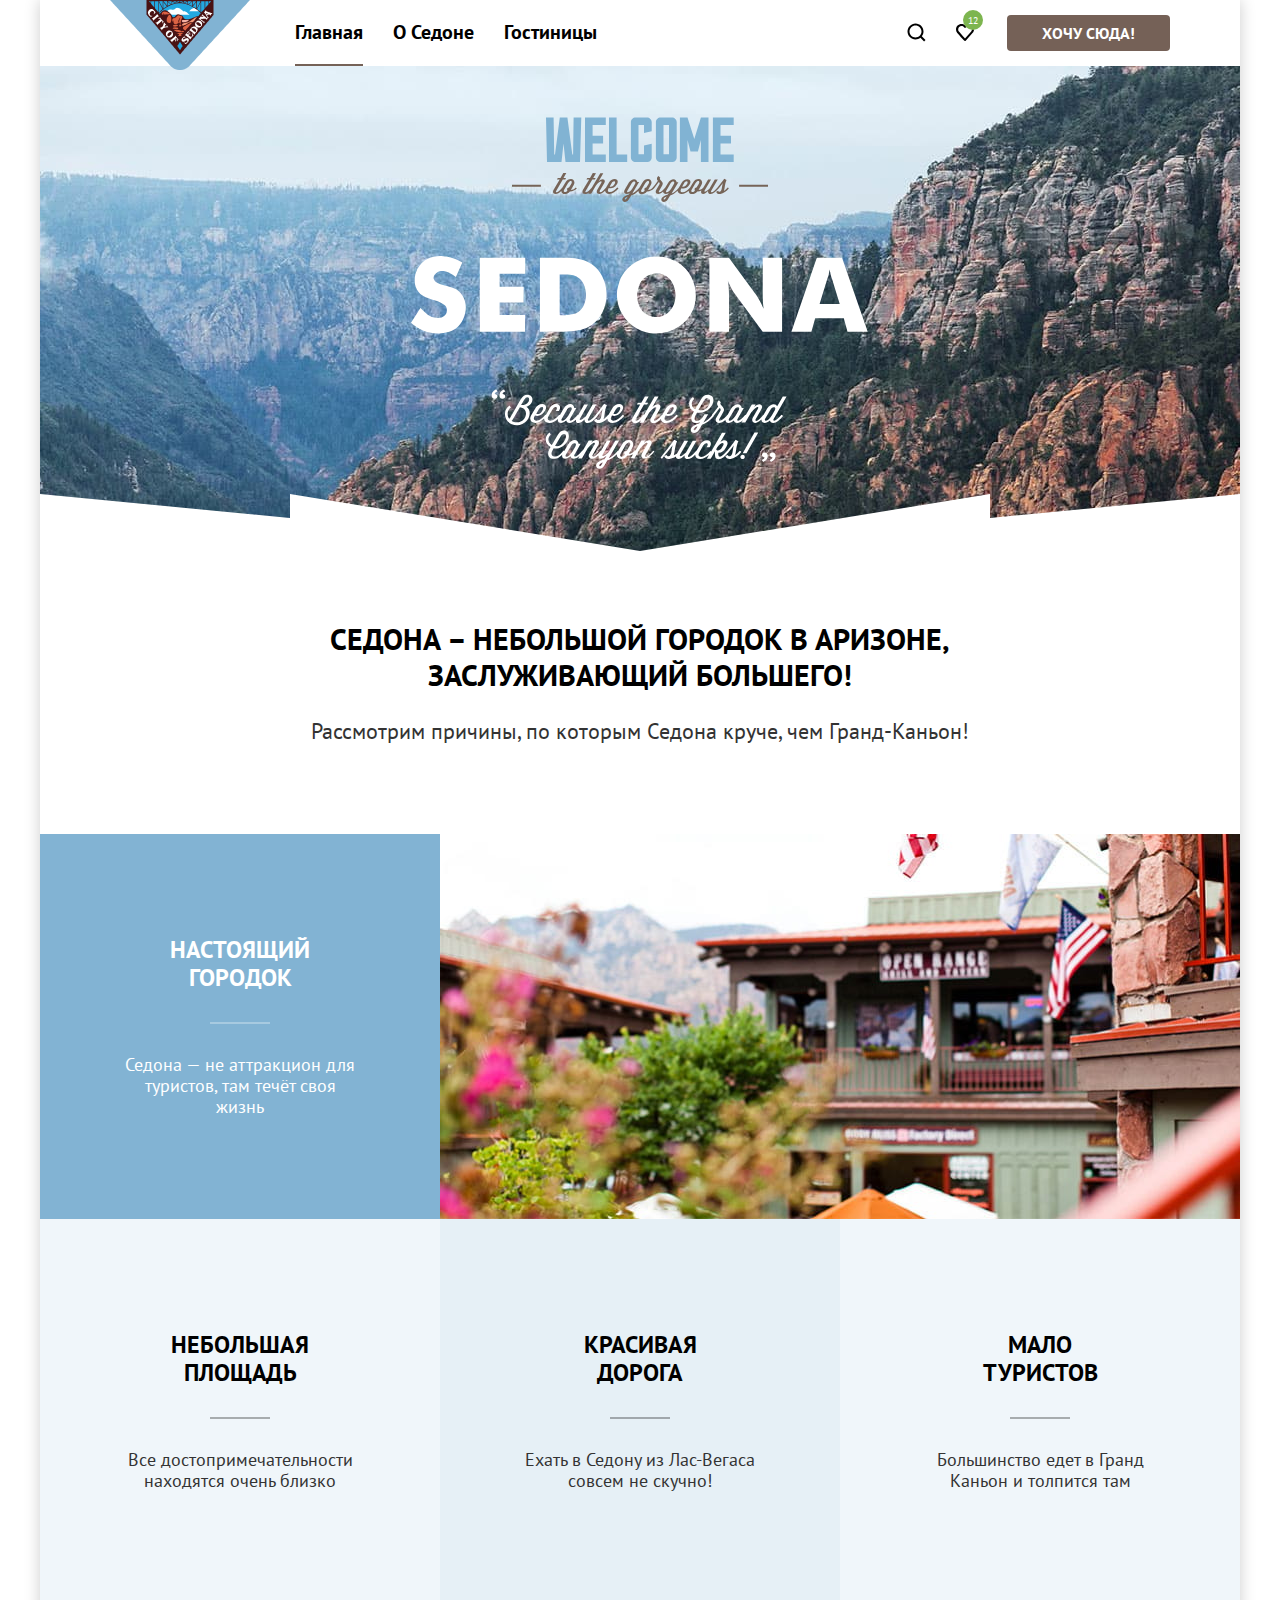
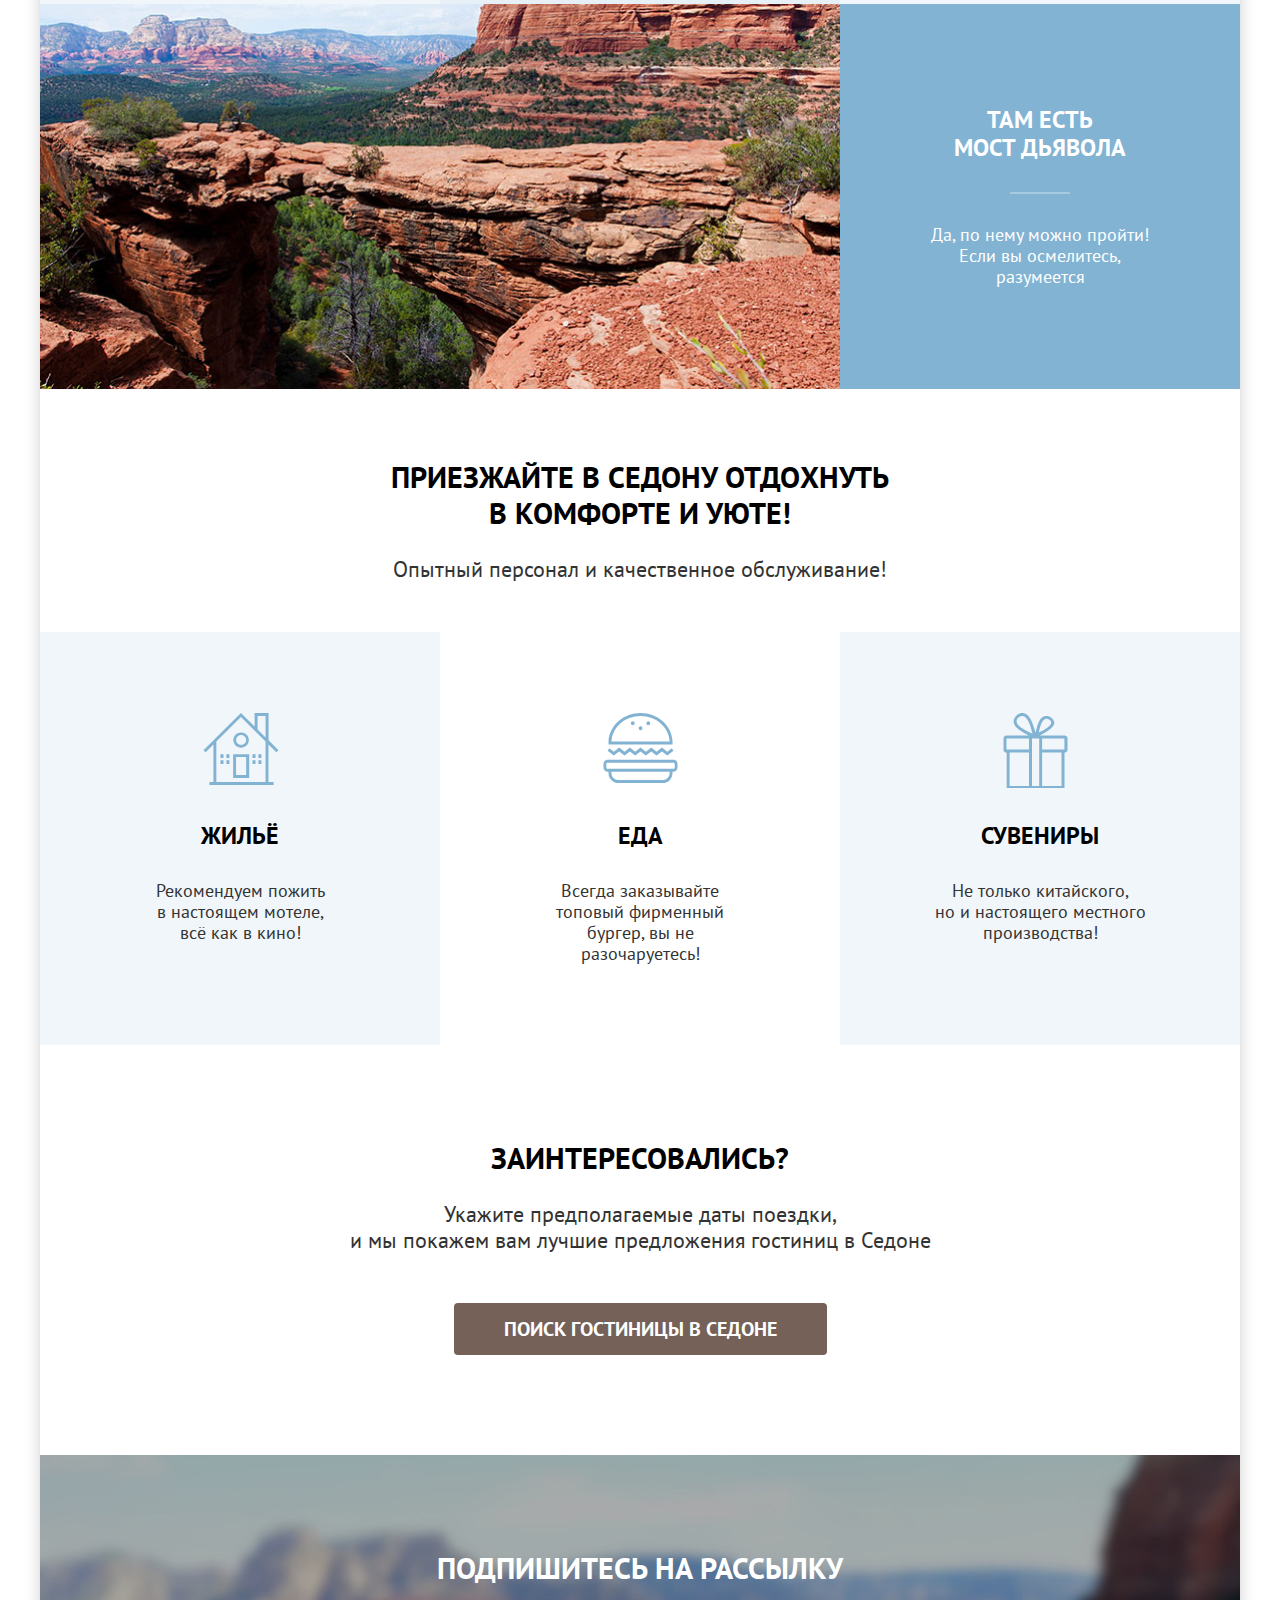
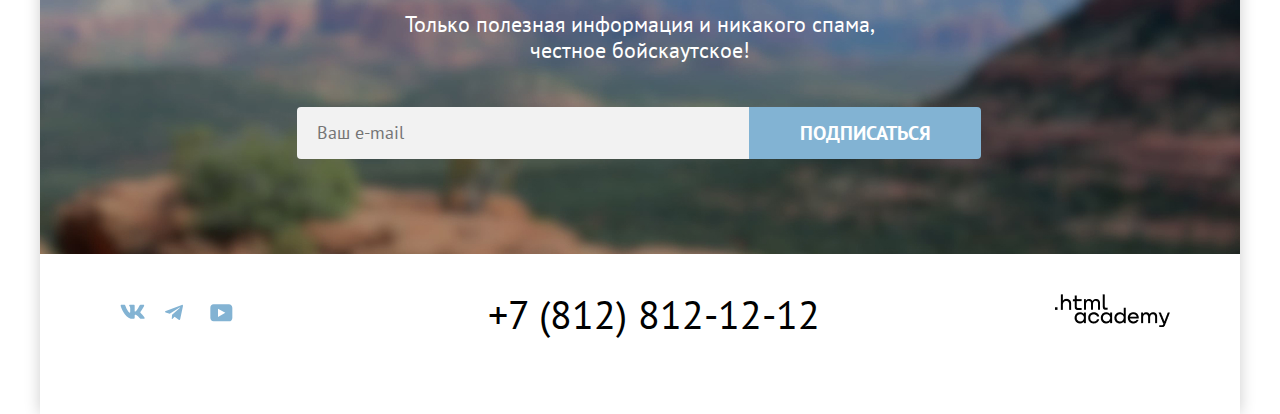
==== commit 49c2a1bd: "замечания по графике" ====
--- a/index.html
+++ b/index.html
@@ -5,14 +5,14 @@
     <meta charset="utf-8">
     <meta name="viewport" content="width=device-width, initial-scale=1">
     <link href="styles/styles.css" rel="stylesheet">
-    <link rel="shortcut icon" type="image/x-icon" href="./images/favicon.ico">
+    <link rel="shortcut icon" type="image/x-icon" href="./favicon.ico">
     <title>HTML Academy: Седона</title>
   </head>
 
   <body>
 
     <div class="page-wrapper">
-      <header class="page-header">
+      <header data-test="header" class="page-header">
         <a href="#" class="sedona-logo">
           <span class="visually-hidden">Логотип сайта городка Седона.</span>
         </a>
@@ -38,21 +38,20 @@
               class="visually-hidden">Избранное.</span></button>
         </div>
 
-        <button type="button" class="button-tag action-button brown">
+        <a class="anchor-link action-button brown" href="modal_window.html">
           Хочу сюда!
-        </button>
+        </a>
       </header>
 
-      <main>
+      <main data-test="main">
 
         <h1 class="h1-tag visually-hidden">Городок Седона.</h1>
 
-        <section class="hero-block-wrapper">
+        <section data-test="hero" class="hero-block-wrapper">
           <h2 class="h2-tag visually-hidden">Приветствие.</h2>
           <div class="hero-background">
-            <img class="hero-vector-wellcome" src="images/welcome.svg" width="458px" height="352px"
+            <img class="hero-vector-wellcome" src="images/welcome.svg" width="458" height="352"
               alt="Welcome to the gorgeous Sedona. Because the Grand Canyon sucks!">
-            <div class="hero-divider"></div>
           </div>
         </section>
 
@@ -62,48 +61,47 @@
           <p class="paragraph text-style-simple">Рассмотрим причины, по которым Седона круче, чем Гранд-Каньон!</p>
         </section>
 
-        <section>
+        <section data-test="advantages">
           <h2 class="h2-tag visually-hidden">Туристические преимущества.</h2>
           <ul class="advantages-block unordered-list">
             <li class="advantages-item blue">
               <div class="advantages-item-content-wrapper">
-                <h3 class="h3-tag text-style-heading small white">Настоящий городок</h3>
+                <h3 class="h3-tag text-style-heading small white divider">Настоящий городок</h3>
                 <div class="advantages-item-divider"></div>
                 <p class="paragraph text-style-simple small white">Седона — не аттракцион для туристов, там течёт своя
                   жизнь</p>
               </div>
             </li>
             <li class="advantages-image-container">
-              <img src="images/landscapes/garden_advantages-block.jpg" alt="Вид на сад." width="800px" height="385px">
-            </li>
-            <li class="advantages-item very-light-blue">
-              <div class="advantages-item-content-wrapper">
-                <h3 class="h3-tag text-style-heading small">Небольшая площадь</h3>
+              <img src="images/landscapes/garden_advantages-block.jpg" alt="Вид на сад." width="800" height="385">
+            </li>
+            <li class="advantages-item very-light-blue">
+              <div class="advantages-item-content-wrapper">
+                <h3 class="h3-tag text-style-heading small divider">Небольшая площадь</h3>
                 <div class="advantages-item-divider"></div>
                 <p class="paragraph text-style-simple small">Все достопримечательности находятся очень близко</p>
               </div>
             </li>
             <li class="advantages-item light-blue">
               <div class="advantages-item-content-wrapper">
-                <h3 class="h3-tag text-style-heading small">Красивая дорога</h3>
+                <h3 class="h3-tag text-style-heading small divider">Красивая дорога</h3>
                 <div class="advantages-item-divider"></div>
                 <p class="paragraph text-style-simple small">Ехать в Седону из Лас-Вегаса совсем не скучно!</p>
               </div>
             </li>
             <li class="advantages-item very-light-blue">
               <div class="advantages-item-content-wrapper">
-                <h3 class="h3-tag text-style-heading small">Мало туристов</h3>
+                <h3 class="h3-tag text-style-heading small divider">Мало туристов</h3>
                 <div class="advantages-item-divider"></div>
                 <p class="paragraph text-style-simple small">Большинство едет в Гранд Каньон и толпится там</p>
               </div>
             </li>
             <li class="advantages-image-container">
-              <img src="images/landscapes/mountains_advantages-block.jpg" alt="Вид на скалы." width="800px"
-                height="385px">
+              <img src="images/landscapes/mountains_advantages-block.jpg" alt="Вид на скалы." width="800" height="385">
             </li>
             <li class="advantages-item blue">
               <div class="advantages-item-content-wrapper">
-                <h3 class="text-style-heading small white">Там есть<br>мост дьявола</h3>
+                <h3 class="text-style-heading small white divider">Там есть<br>мост дьявола</h3>
                 <div class="advantages-item-divider"></div>
                 <p class="paragraph text-style-simple small white">Да, по нему можно пройти! Если вы осмелитесь,
                   разумеется</p>
@@ -120,25 +118,21 @@
           </div>
           <ul class="advantages-block unordered-list">
             <li class="advantages-item very-light-blue">
-              <div class="advantages-item-content-wrapper min-space">
-                <img class="advantages-icon" src="images/icons/house.svg" alt="Иконка Дом" width="75px" height="75px">
+              <div class="advantages-item-content-wrapper min-space advantages-icon house">
                 <h3 class="h3-tag text-style-heading small">Жильё</h3>
                 <p class="paragraph text-style-simple small">Рекомендуем пожить в&nbsp;настоящем мотеле,
                   всё&nbsp;как&nbsp;в&nbsp;кино!</p>
               </div>
             </li>
             <li class="advantages-item">
-              <div class="advantages-item-content-wrapper min-space">
-                <img class="advantages-icon" src="images/icons/food.svg" alt="Иконка Бургер" width="75px" height="75px">
+              <div class="advantages-item-content-wrapper min-space advantages-icon food">
                 <h3 class="h3-tag text-style-heading small">Еда</h3>
                 <p class="paragraph text-style-simple small">Всегда заказывайте<br>топовый фирменный бургер, вы не
                   разочаруетесь!</p>
               </div>
             </li>
             <li class="advantages-item very-light-blue">
-              <div class="advantages-item-content-wrapper min-space">
-                <img class="advantages-icon" src="images/icons/present.svg" alt="Иконка Сувениры" width="75px"
-                  height="75px">
+              <div class="advantages-item-content-wrapper min-space advantages-icon present">
                 <h3 class="h3-tag text-style-heading small">Сувениры</h3>
                 <p class="paragraph text-style-simple small">Не только китайского, но&nbsp;и&nbsp;настоящего местного
                   производства!</p>
@@ -147,7 +141,7 @@
           </ul>
         </section>
 
-        <section class="simple-text-block big-space">
+        <section data-test="search" class="simple-text-block big-space">
           <h2 class="h2-tag visually-hidden">Поиск гостиницы</h2>
           <div>
             <p class="paragraph text-style-heading">Заинтересовались?</p>
@@ -157,7 +151,7 @@
           <a class="anchor-link action-button big-button brown" href="catalog.html">Поиск гостиницы в Седоне</a>
         </section>
 
-        <section class="subscription-background">
+        <section data-test="subscribe" class="subscription-background">
           <h2 class="h2-tag visually-hidden">Подписка на рассылку</h2>
           <form action="https://echo.htmlacademy.ru/" method="post">
             <div class="simple-text-block big-space">
@@ -175,7 +169,7 @@
 
       </main>
 
-      <footer class="footer">
+      <footer data-test="footer" class="footer">
         <h2 class="h2-tag visually-hidden">Контакты.</h2>
         <address class="address">
           <a class="anchor-link footer-button vk" href="https://vk.com/htmlacademy">
--- a/styles/styles.css
+++ b/styles/styles.css
@@ -157,7 +157,7 @@
 
 .page-header {
   display: flex;
-  height: 64px;
+  min-height: 64px;
   position: relative;
   justify-content: flex-start;
   flex-wrap: wrap;
@@ -165,15 +165,23 @@
 }
 
 .sedona-logo {
-  display: inline-block;
   background: url("../images/logo.png") no-repeat;
   width: 140px;
   height: 70px;
+  position: relative;
   margin-right: 30px;
+  margin-top: -4px;
+  top: 4px;
+}
+
+.sedona-logo:hover {
+  background: url("../images/logo_hovered.svg") no-repeat;
 }
 
 .header-navigation ul {
   display: flex;
+  flex-wrap: wrap;
+  max-width: 580px;
 }
 
 .header-navigation li {
@@ -244,8 +252,8 @@
 }
 
 header .action-button {
-  align-self: center;
-  margin-top: -5px;
+  align-self: flex-start;
+  margin-top: 15px;
 }
 
 .action-button {
@@ -254,6 +262,7 @@
   border-radius: 4px;
 
   color: #FFFFFF;
+  font-family: "PT Sans", sans-serif;
   font-weight: 700;
   font-size: 16px;
   line-height: 20px;
@@ -331,20 +340,28 @@
   background-color: #E5E5E5;
 }
 
+/* Light-gray buttons color-styles */
+.action-button.light-gray {
+  background-color: #F2F2F2;
+}
+
 /* Transparent buttons color-styles */
 .action-button.transparent {
-  background-color: #F2F2F2;
-}
-
-.action-button.transparent:focus {
+  background-color: transparent;
+}
+
+.action-button.transparent:focus,
+.action-button.light-gray:focus {
   outline: 3px solid #83B3D3;
 }
 
-.action-button.transparent:active {
+.action-button.transparent:active,
+.action-button.light-gray:active {
   color: rgba(255, 255, 255, 0.3);
 }
 
-.action-button.transparent:disabled {
+.action-button.transparent:disabled,
+.action-button.light-gray:disabled {
   color: rgba(255, 255, 255, 0.1);
 }
 
@@ -369,11 +386,6 @@
   width: 45px;
   height: 35px;
   cursor: pointer;
-}
-
-.footer-button a:hover,
-.footer-button a:focus {
-  fill: black;
 }
 
 .footer-button.vk {
@@ -399,7 +411,8 @@
   font-size: 40px;
   line-height: 40px;
   text-transform: uppercase;
-  margin: 0 auto;
+  margin-left: auto;
+  margin-right: 235px;
 }
 
 .html-academy-logo {
@@ -420,9 +433,10 @@
 .hero-background {
   display: flex;
   flex-direction: column;
-  background: #82B3D3 url(../images/landscapes/mountains_hero-block.jpg) no-repeat;
+  background: #82B3D3 url(../images/landscapes/mountains_hero-block.jpg) no-repeat 50% 0;
+  background-size: cover;
   width: 100%;
-  height: 485px;
+  min-height: 485px;
   justify-content: flex-end;
 }
 
@@ -431,9 +445,11 @@
   height: 352px;
   margin: 0 auto;
   margin-bottom: 25px;
-}
-
-.hero-divider {
+  padding-top: 50px;
+}
+
+.hero-background::after {
+  content: "";
   background: url("../images/divider.svg") no-repeat;
   width: auto;
   height: 57px;
@@ -471,17 +487,18 @@
 
 .advantages-item {
   width: 400px;
-  height: 385px;
+  min-height: 385px;
 }
 
 .advantages-image-container {
   width: 800px;
-  height: 385px;
+  min-height: 385px;
 }
 
 .advantages-image-container img {
-  max-width: 100%;
-  height: auto;
+  display: block;
+  height: 100%;
+  object-fit: cover;
 }
 
 .advantages-item.blue {
@@ -511,49 +528,63 @@
   padding: 102px 85px;
 }
 
-.advantages-item img {
-  margin-bottom: 30px;
-}
-
 .advantages-item h3 {
   width: 175px;
   margin: 0 auto;
   margin-bottom: 30px;
 }
 
-.advantages-item-divider {
+.advantages-item h3.divider::after {
+  content: "";
+  display: block;
   width: 60px;
   height: 2px;
   margin: 30px auto;
   background-color: rgba(0, 0, 0, 0.3);
 }
 
-.white + .advantages-item-divider {
+.advantages-item h3.white::after {
   background-color: rgba(255, 255, 255, 0.3);
 }
 
-.advantages-icon {
+.advantages-icon::before {
+  content: "";
+  display: inline-block;
   width: 75px;
-  height: 72px;
+  height: 75px;
+  margin-bottom: 30px;
+}
+
+.advantages-icon.house::before {
+  background: url("../images/icons/house.svg") no-repeat;
+}
+
+.advantages-icon.food::before {
+  background: url("../images/icons/food.svg") no-repeat;
+}
+
+.advantages-icon.present::before {
+  background: url("../images/icons/present.svg") no-repeat;
 }
 
 /* -subscription block */
 
 .subscription-background {
-  background: url("../images//landscapes/mountains_subscription_block.jpg") no-repeat;
+  background: url("../images/landscapes/mountains_subscription_block.jpg") no-repeat;
   width: 1200px;
-  height: 414px;
 }
 
 .subscription-input-wrapper {
   display: flex;
-  margin-top: 55px;
+  margin: 44px 0 0 7px;
 }
 
 .subscription-input {
-  width: 452px;
-  height: 50px;
+  width: 430px;
+  min-height: 50px;
   padding-left: 20px;
+
+  font-family: "PT Sans", sans-serif;
   font-size: 18px;
   line-height: 24px;
   border: none;
@@ -567,13 +598,14 @@
 
 .subscription-button {
   width: 232px;
-  height: 52px;
+  min-height: 52px;
   background-color: #82B3D3;
   border: none;
   border-radius: 0 4px 4px 0;
   text-align: center;
   cursor: pointer;
 
+  font-family: "PT Sans", sans-serif;
   font-size: 20px;
   line-height: 36px;
   font-weight: 700;
@@ -608,14 +640,6 @@
   cursor: pointer;
 }
 
-.breadcrumbs-arrow {
-  display: inline-block;
-  background: url("../images/icons/breadcrumbs_arrow.svg") no-repeat;
-  width: 8px;
-  height: 12px;
-  margin: 0 10px;
-}
-
 .breadcrumbs-page {
   font-weight: 400;
   font-size: 16px;
@@ -624,6 +648,15 @@
   cursor: pointer;
 }
 
+.breadcrumbs-page::before {
+  content: '';
+  display: inline-block;
+  background: url("../images/icons/breadcrumbs_arrow.svg") no-repeat;
+  width: 8px;
+  height: 12px;
+  margin: 0 10px 0 7px;
+}
+
 .filters-form-wrapper {
   display: flex;
 }
@@ -647,7 +680,7 @@
   margin-right: 70px;
 }
 
-legend {
+.legend {
   margin-bottom: 32px;
 }
 
@@ -721,6 +754,7 @@
   padding: 0;
   padding-left: 20px;
 
+  font-family: "PT Sans", sans-serif;
   font-size: 18px;
   line-height: 24px;
   font-weight: 700;
@@ -798,7 +832,11 @@
   border: 2px solid #E5E5E5;
   border-radius: 4px;
   padding-left: 20px;
-
+  background: transparent;
+
+  font-family: "PT Sans", sans-serif;
+  font-size: 18px;
+  line-height: 21px;
   -moz-appearance: none;
   -webkit-appearance: none;
 }
@@ -937,6 +975,10 @@
   padding: 0;
 }
 
+.stars-5 {
+  background: url("../images/stars/stars_5.png") no-repeat;
+}
+
 .stars-4 {
   background: url("../images/stars/stars_4.png") no-repeat;
 }
@@ -947,6 +989,10 @@
 
 .stars-2 {
   background: url("../images/stars/stars_2.png") no-repeat;
+}
+
+.stars-1 {
+  background: url("../images/stars/stars_1.png") no-repeat;
 }
 
 /* Модалка */
@@ -979,7 +1025,7 @@
   height: 14px;
   background: url("../images/close_button.svg") no-repeat;
   position: absolute;
-  top: 92px;
+  top: 85px;
   left: 633px;
   cursor: pointer;
 }
@@ -1009,6 +1055,7 @@
   border: none;
   border-radius: 4px;
 
+  font-family: "PT Sans", sans-serif;
   font-weight: 700;
   font-size: 18px;
   line-height: 24px;
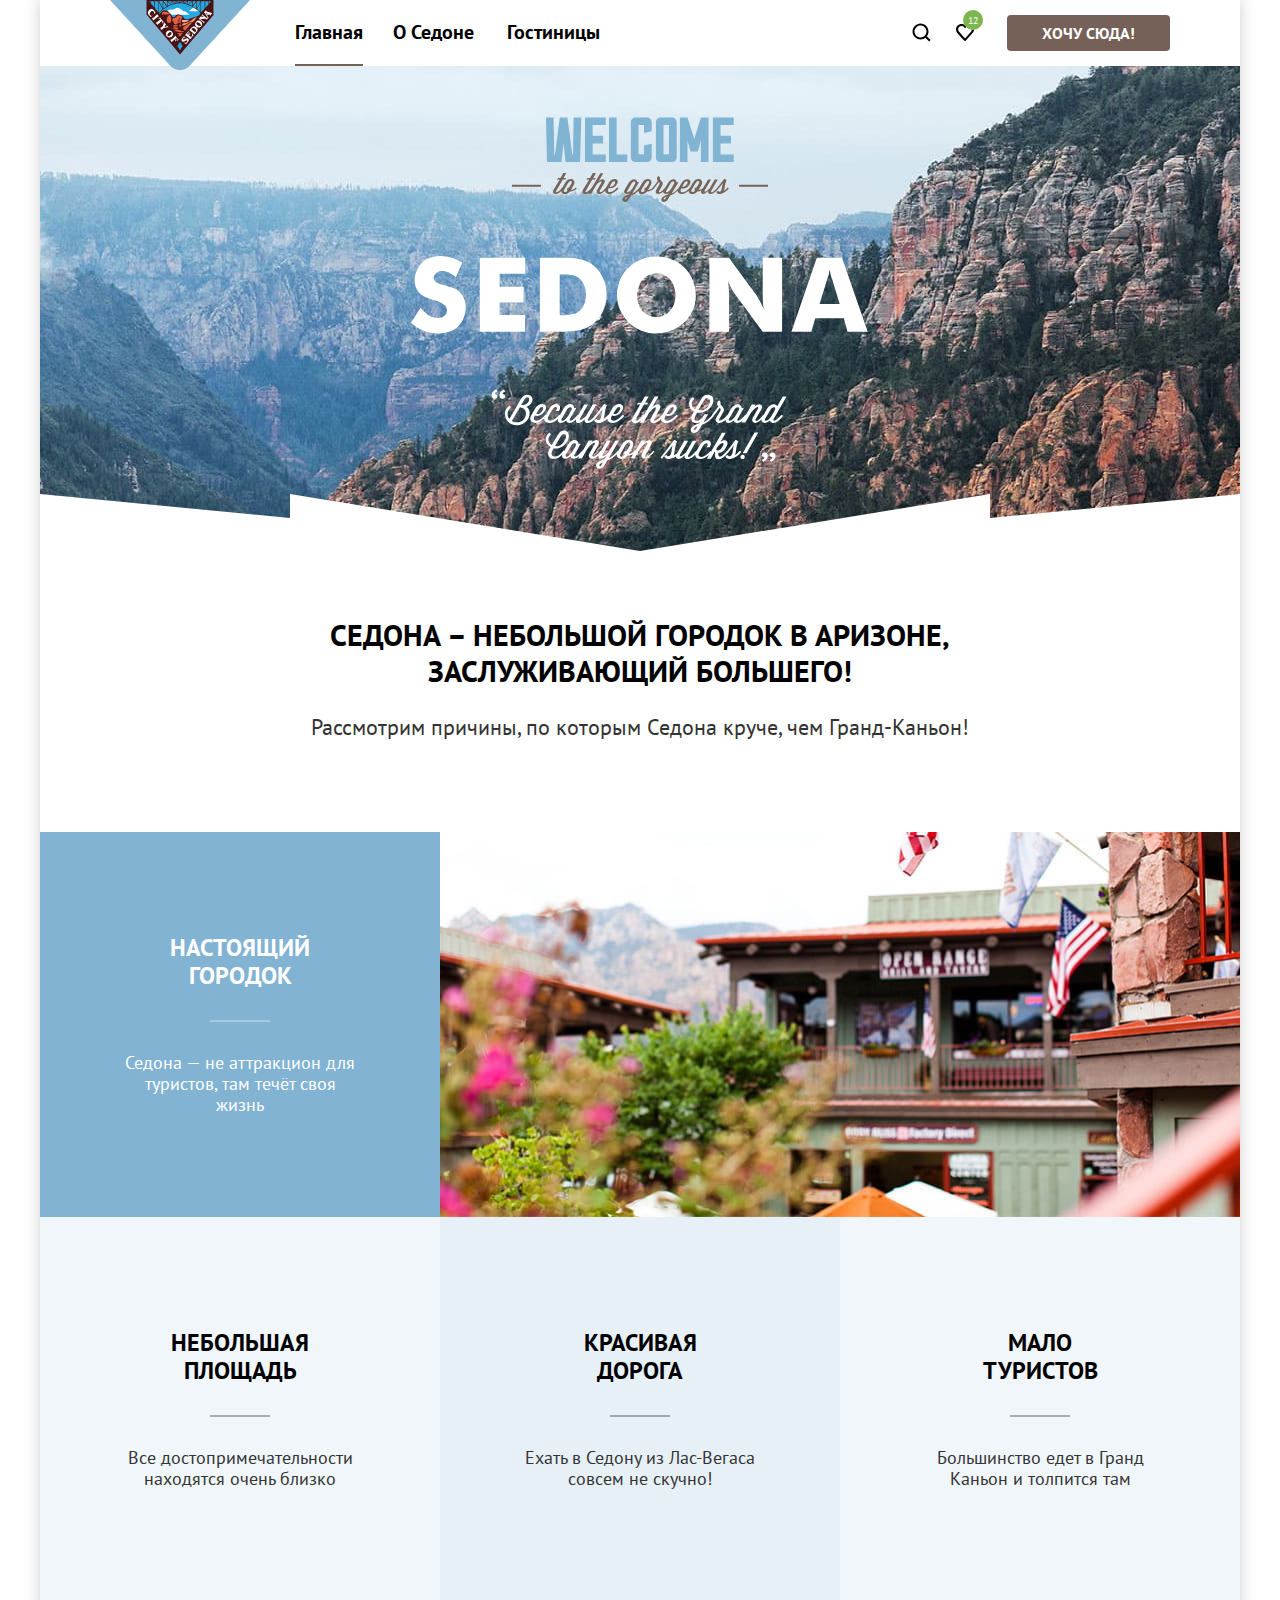
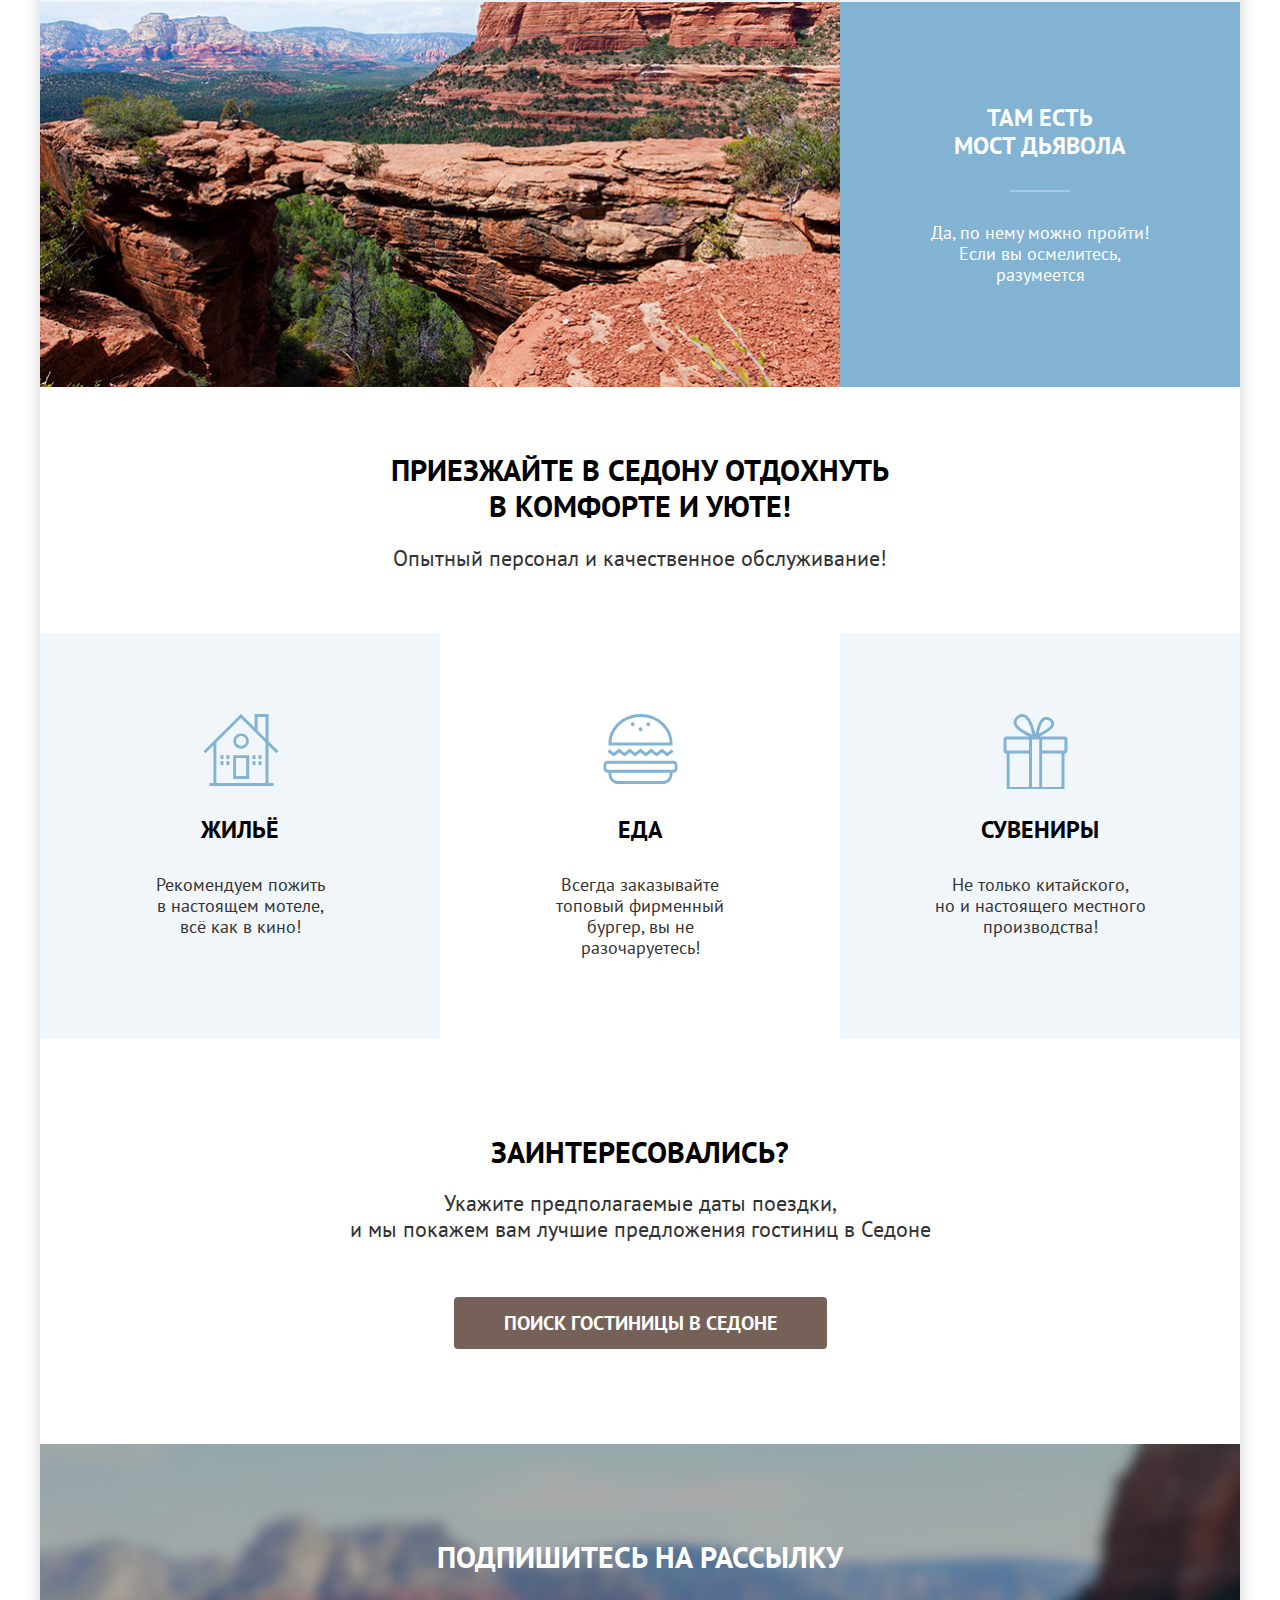
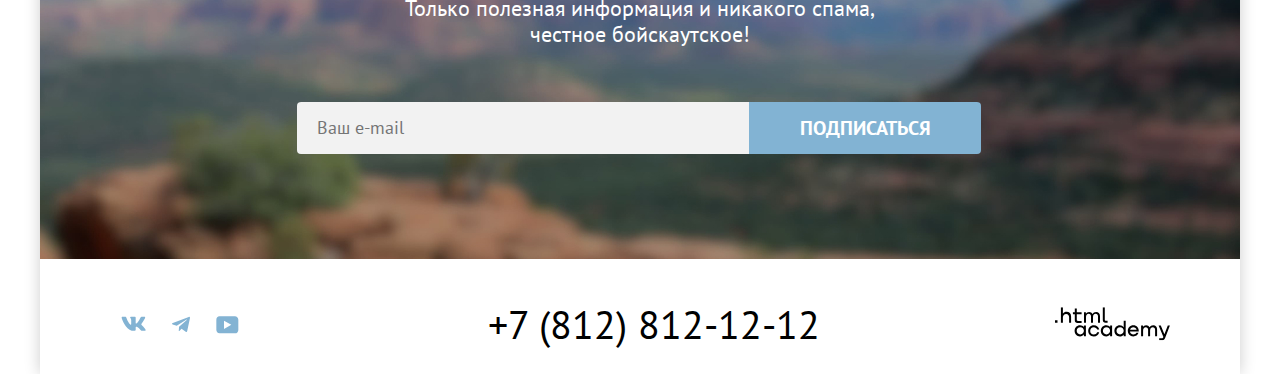
==== commit 99407c54: "pixel perfect для главной" ====
--- a/index.html
+++ b/index.html
@@ -57,7 +57,8 @@
 
         <section class="simple-text-block">
           <h2 class="h2-tag visually-hidden">О Седоне.</h2>
-          <p class="paragraph text-style-heading">Седона – небольшой городок в Аризоне, заслуживающий большего!</p>
+          <p class="paragraph text-style-heading big-space">Седона – небольшой городок в Аризоне, заслуживающий
+            большего!</p>
           <p class="paragraph text-style-simple">Рассмотрим причины, по которым Седона круче, чем Гранд-Каньон!</p>
         </section>
 
@@ -154,7 +155,7 @@
         <section data-test="subscribe" class="subscription-background">
           <h2 class="h2-tag visually-hidden">Подписка на рассылку</h2>
           <form action="https://echo.htmlacademy.ru/" method="post">
-            <div class="simple-text-block big-space">
+            <div class="simple-text-block big-space-bottom">
               <p class="paragraph text-style-heading white">Подпишитесь на рассылку</p>
               <p class="paragraph text-style-simple white">Только полезная информация и никакого спама,<br>честное
                 бойскаутское!
@@ -207,11 +208,11 @@
             <div class="count-control-wrapper">
               <span class="modal-window-input-caption">Взрослые:</span>
               <div class="count-input-wrapper">
-                <span class="person-count-button minus">
+                <span tabindex="0" class="person-count-button minus">
                   <span class="visually-hidden">Минус один.</span>
                 </span>
                 <span class="person-count">2</span>
-                <span class="person-count-button plus">
+                <span tabindex="0" class="person-count-button plus">
                   <span class="visually-hidden">Плюс один.</span>
                 </span>
               </div>
@@ -219,11 +220,11 @@
             <div class="count-control-wrapper">
               <span class="modal-window-input-caption children">Дети:</span>
               <div class="count-input-wrapper">
-                <span class="person-count-button minus">
+                <span tabindex="0" class="person-count-button minus">
                   <span class="visually-hidden">Минус один.</span>
                 </span>
                 <span class="person-count">2</span>
-                <span class="person-count-button plus">
+                <span tabindex="0" class="person-count-button plus">
                   <span class="visually-hidden">Плюс один.</span>
                 </span>
               </div>
@@ -231,7 +232,9 @@
           </div>
           <button type="button" class="button-tag action-button big blue">Найти</button>
         </div>
-        <div class="modal-window-close-button"><span class="visually-hidden">Закрыть окно.</span></div>
+        <a class="anchor-link modal-window-close-button" href="index.html"><span class="visually-hidden">Закрыть
+            окно.</span></a>
+
       </div>
     </div>
 
--- a/styles/styles.css
+++ b/styles/styles.css
@@ -165,7 +165,7 @@
 }
 
 .sedona-logo {
-  background: url("../images/logo.png") no-repeat;
+  background: url("../images/logo.svg") no-repeat;
   width: 140px;
   height: 70px;
   position: relative;
@@ -188,6 +188,10 @@
   padding: 0 15px;
 }
 
+.header-navigation li:last-of-type {
+  margin-left: 3px;
+}
+
 .header-navigation a {
   font-size: 20px;
   font-weight: 700;
@@ -226,7 +230,7 @@
 }
 
 .search-button {
-  background: url('../images/icons/search.svg') no-repeat 50% 50%;
+  background: url('../images/icons/search.svg') no-repeat 17px 50%;
 }
 
 .favotites-button {
@@ -273,10 +277,16 @@
 
 .action-button.big-button {
   padding: 16px 50px;
-  margin-top: 30px;
+  margin-top: 35px;
   margin-bottom: 5px;
   font-size: 20px;
   display: inline-block;
+}
+
+.modal-window-content-wrapper .action-button.big {
+  font-family: "PT Sans", sans-serif;
+  font-size: 20px;
+  line-height: 24px;
 }
 
 /* Blue buttons color-styles */
@@ -376,28 +386,28 @@
 
 /* Footer */
 .footer {
-  height: 120px;
-  padding: 40px 70px 0 70px;
+  height: 70px;
+  padding: 45px 70px 0 70px;
 }
 
 .footer-button {
   display: inline-block;
   border: none;
-  width: 45px;
+  width: 47px;
   height: 35px;
   cursor: pointer;
 }
 
 .footer-button.vk {
-  background: url("../images/icons/vk.svg") no-repeat 10px 10px;
+  background: url("../images/icons/vk.svg") no-repeat 50% 12px;
 }
 
 .footer-button.telegram {
-  background: url("../images/icons/telegram.svg") no-repeat 10px 10px;
+  background: url("../images/icons/telegram.svg") no-repeat 50% 12px;
 }
 
 .footer-button.youtube {
-  background: url("../images/icons/youtube.svg") no-repeat 10px 10px;
+  background: url("../images/icons/youtube.svg") no-repeat 50% 12px;
 }
 
 .address {
@@ -417,8 +427,8 @@
 
 .html-academy-logo {
   width: 115px;
-  height: 33px;
-  background: url("../images/html_academy.png") no-repeat;
+  height: 40px;
+  background: url("../images/logo_htmlacademy.svg") no-repeat 0 3px;
   display: block;
 }
 
@@ -433,7 +443,7 @@
 .hero-background {
   display: flex;
   flex-direction: column;
-  background: #82B3D3 url(../images/landscapes/mountains_hero-block.jpg) no-repeat 50% 0;
+  background: #6e97bf url(../images/landscapes/mountains_hero-block.jpg) no-repeat 50% 0;
   background-size: cover;
   width: 100%;
   min-height: 485px;
@@ -461,18 +471,30 @@
   text-align: center;
   width: 700px;
   margin: 0 auto;
-  padding: 70px 0;
+  padding: 66px 0 72px 0
 }
 
 .simple-text-block.big-space {
-  padding: 95px 0;
+  padding: 95px 0 90px 0;
+}
+
+.simple-text-block.big-space-bottom {
+  padding: 95px 0 105px 0;
 }
 
 .simple-text-block.min-space {
-  padding: 70px 0 30px 0;
+  padding: 65px 0 42px 0;
+}
+
+.min-space p.text-style-heading {
+  margin-bottom: 21px;
 }
 
 .simple-text-block .text-style-heading {
+  margin-bottom: 20px;
+}
+
+.simple-text-block .text-style-heading.big-space {
   margin-bottom: 25px;
 }
 
@@ -552,7 +574,7 @@
   display: inline-block;
   width: 75px;
   height: 75px;
-  margin-bottom: 30px;
+  margin-bottom: 23px;
 }
 
 .advantages-icon.house::before {
@@ -570,13 +592,13 @@
 /* -subscription block */
 
 .subscription-background {
-  background: url("../images/landscapes/mountains_subscription_block.jpg") no-repeat;
+  background: #6e97bf url("../images/landscapes/mountains_subscription_block.jpg") no-repeat;
   width: 1200px;
 }
 
 .subscription-input-wrapper {
   display: flex;
-  margin: 44px 0 0 7px;
+  margin: 55px 0 0 7px;
 }
 
 .subscription-input {
@@ -618,13 +640,12 @@
 /* filters */
 .filter-block {
   background: #333333 url("../images/landscapes/mountains_filters-block.jpg") no-repeat;
+  background-size: cover;
   width: 100%;
-  height: 412px;
 }
 
 .filter-block-content-wrapper {
-  padding: 70px;
-  padding-top: 35px;
+  padding: 35px 70px;
 }
 
 .breadcrumbs-wrapper {
@@ -646,6 +667,7 @@
   line-height: 21px;
   color: #FFFFFF;
   cursor: pointer;
+  text-decoration: none;
 }
 
 .breadcrumbs-page::before {
@@ -709,7 +731,7 @@
 .radio:hover,
 .footer-button:hover,
 .html-academy-logo:hover,
-.breadcrumbs-page:hover,
+.breadcrumbs-page:not(:last-of-type):hover,
 .breadcrumbs-home-button:hover {
   color: #FFFFFF;
   opacity: 0.7;
@@ -807,7 +829,7 @@
   width: 287px;
   height: 20px;
   margin-top: 57px;
-  background: url("../images/slider.png") no-repeat;
+  background: url("../images/range_slider.svg") no-repeat;
 }
 
 /* hotels */
@@ -819,7 +841,7 @@
 .search-result-header {
   position: relative;
   display: flex;
-  margin-bottom: 40px;
+  margin-bottom: 35px;
 }
 
 .sort-type-select-wrapper {
@@ -903,7 +925,9 @@
   display: grid;
   grid-template-columns: repeat(3, 340px);
   gap: 20px;
-  margin-bottom: 60px;
+  margin-bottom: 40px;
+  padding-bottom: 45px;
+  border-bottom: 1px solid #E6E6E6;
 }
 
 .hotel-item {
@@ -920,7 +944,7 @@
 }
 
 .hotel-item img {
-  margin-bottom: 16px;
+  margin-bottom: 10px;
 }
 
 .hotel-item h3 {
@@ -944,6 +968,12 @@
   margin-left: auto;
   margin-right: auto;
   align-self: center;
+  font-size: 16px;
+  line-height: 20px;
+
+  background-color: #F2F2F2;
+  padding: 8px 22px;
+  border-radius: 4px;
 }
 
 .stars {
@@ -1008,11 +1038,9 @@
 
 .modal-window {
   position: fixed;
-  left: 21.95%;
-  right: 22.03%;
-  top: 11.17%;
   width: 577px;
-
+  top: calc(50% - 576px/2);
+  left: calc(50% - 688px/2);
   padding: 64px 70px;
 
   background: #FFFFFF;
@@ -1021,12 +1049,13 @@
 }
 
 .modal-window-close-button {
-  width: 14px;
-  height: 14px;
-  background: url("../images/close_button.svg") no-repeat;
+  width: 52px;
+  height: 52px;
+  background: #F2F2F2 url("../images/icons/close_button.svg") no-repeat 50% 50%;
+  border-radius: 26px;
   position: absolute;
-  top: 85px;
-  left: 633px;
+  top: 67px;
+  left: 614px;
   cursor: pointer;
 }
 
@@ -1034,21 +1063,28 @@
   display: grid;
   width: 100%;
   grid-template-columns: 137px 440px;
-  grid-template-rows: 58px 48px 48px 48px 60px;
-  row-gap: 42px;
+  grid-template-rows: 54px 48px 48px 48px 60px;
+  row-gap: 48px;
+}
+
+.modal-window-header-wrapper {
+  width: 535px;
+  white-space: nowrap;
+  overflow: hidden;
 }
 
 .modal-window-input-caption {
   align-self: center;
 }
 
-.modal-window-content-wrapper h2,
+.modal-window-header-wrapper,
 .modal-window-content-wrapper button {
   grid-column: span 2;
 }
 
 .modal-window-content-wrapper input {
-  height: 48px;
+  width: 415px;
+  height: 45px;
   padding-left: 20px;
 
   background: #F2F2F2;
@@ -1061,25 +1097,27 @@
   line-height: 24px;
 }
 
-.modal-window-content-wrapper input:focus {
+.modal-window-content-wrapper .date-input:focus {
   outline: 3px solid #83B3D3;
 }
 
-.modal-window-content-wrapper input::before {
+.modal-window-content-wrapper .date-input::before {
   position: absolute;
   content: "";
-  margin-left: 383px;
+  margin: 15px 0 0 400px;
   width: 16px;
   height: 15px;
-  background: url("../images/calendar.svg") no-repeat;
+  background: url("../images/icons/calendar.svg") no-repeat;
   opacity: 0.3;
   cursor: pointer;
-}
-
-.modal-window-content-wrapper input.error::after {
+  z-index: 100;
+}
+
+.date-input.error::after {
   content: "Мы не можем отправить вас в прошлое.";
   position: absolute;
-  margin-top: 65px;
+  display: block;
+  margin: 3px 0 0 18px;
 
   font-family: "PT Sans", sans-serif;
   color: #FF5757;
@@ -1088,10 +1126,11 @@
   font-weight: 400;
 }
 
-.modal-window-content-wrapper input.info::after {
+.modal-window-content-wrapper .date-input.info::after {
   content: "На эти даты есть свободные номера. Пока есть.";
   position: absolute;
-  margin-top: 65px;
+  display: block;
+  margin: 3px 0 0 18px;
 
   font-family: "PT Sans", sans-serif;
   font-size: 16px;
@@ -1103,8 +1142,8 @@
 .modal-window-person-count-wrapper {
   grid-column: span 2;
   display: grid;
-  grid-template-columns: 245px 245px;
-  gap: 90px;
+  grid-template-columns: 248px 242px;
+  gap: 87px;
   align-items: center;
   justify-content: space-between;
 }
@@ -1126,28 +1165,30 @@
 }
 
 .minus {
-  background: url("../images/minus.svg") 11px 13px no-repeat;
+  background: url("../images/icons/minus.svg") 11px 13px no-repeat;
 }
 
 .plus {
-  background: url("../images/plus.svg") 8px 13px no-repeat;
+  background: url("../images/icons/plus.svg") 8px 13px no-repeat;
 }
 
 .modal-window-input-caption.children::after {
   content: "";
   position: absolute;
-  margin: 3px 0 0 10px;
-
-  width: 20px;
-  height: 20px;
-  border-radius: 10px;
-  background: #83B3D3 url("../images/info.svg") 9px 4px no-repeat;
+  margin-left: 10px;
+
+  width: 26px;
+  height: 26px;
+  border-radius: 14px;
+  background: #83B3D3 url("../images/icons/info.svg") 12px 7px no-repeat;
   cursor: pointer;
 }
 
 .count-input-wrapper {
   display: flex;
   align-items: center;
+  background-color: #F2F2F2;
+  border-radius: 4px;
 }
 
 .count-control-wrapper {
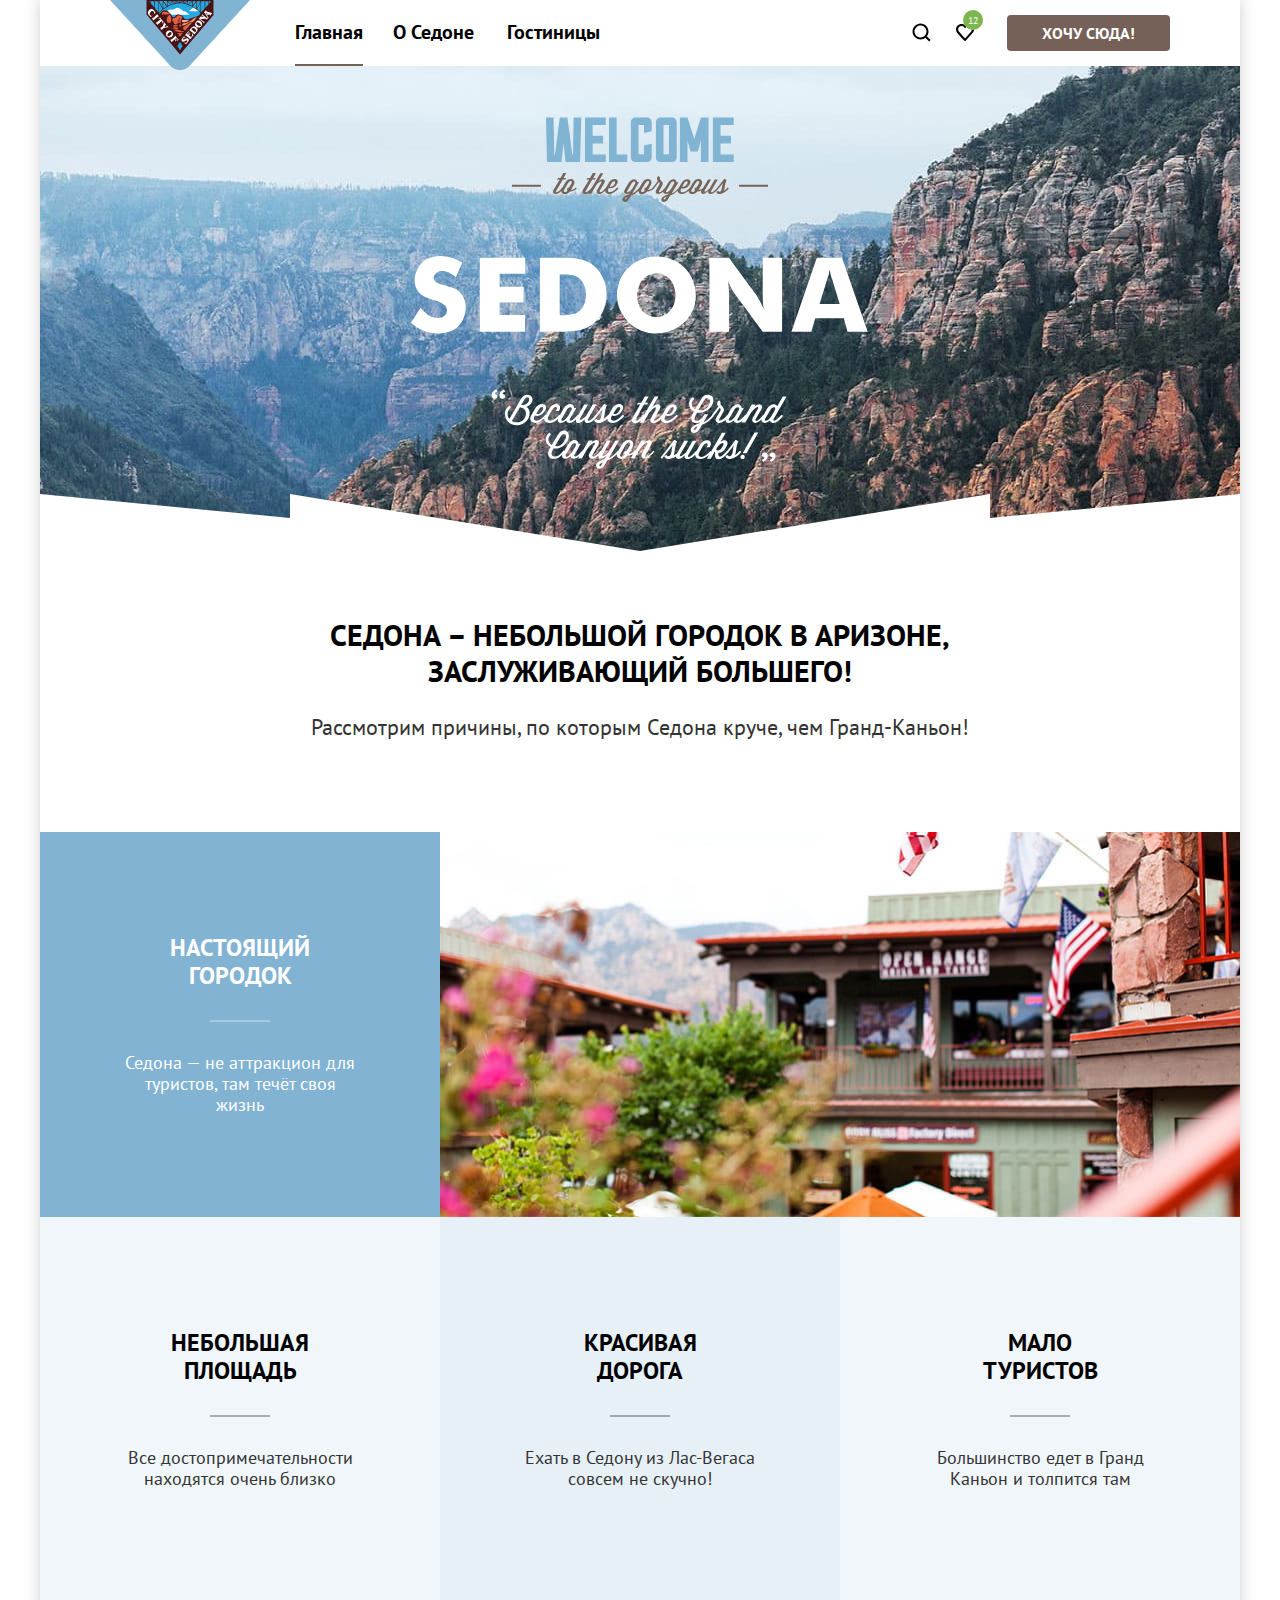
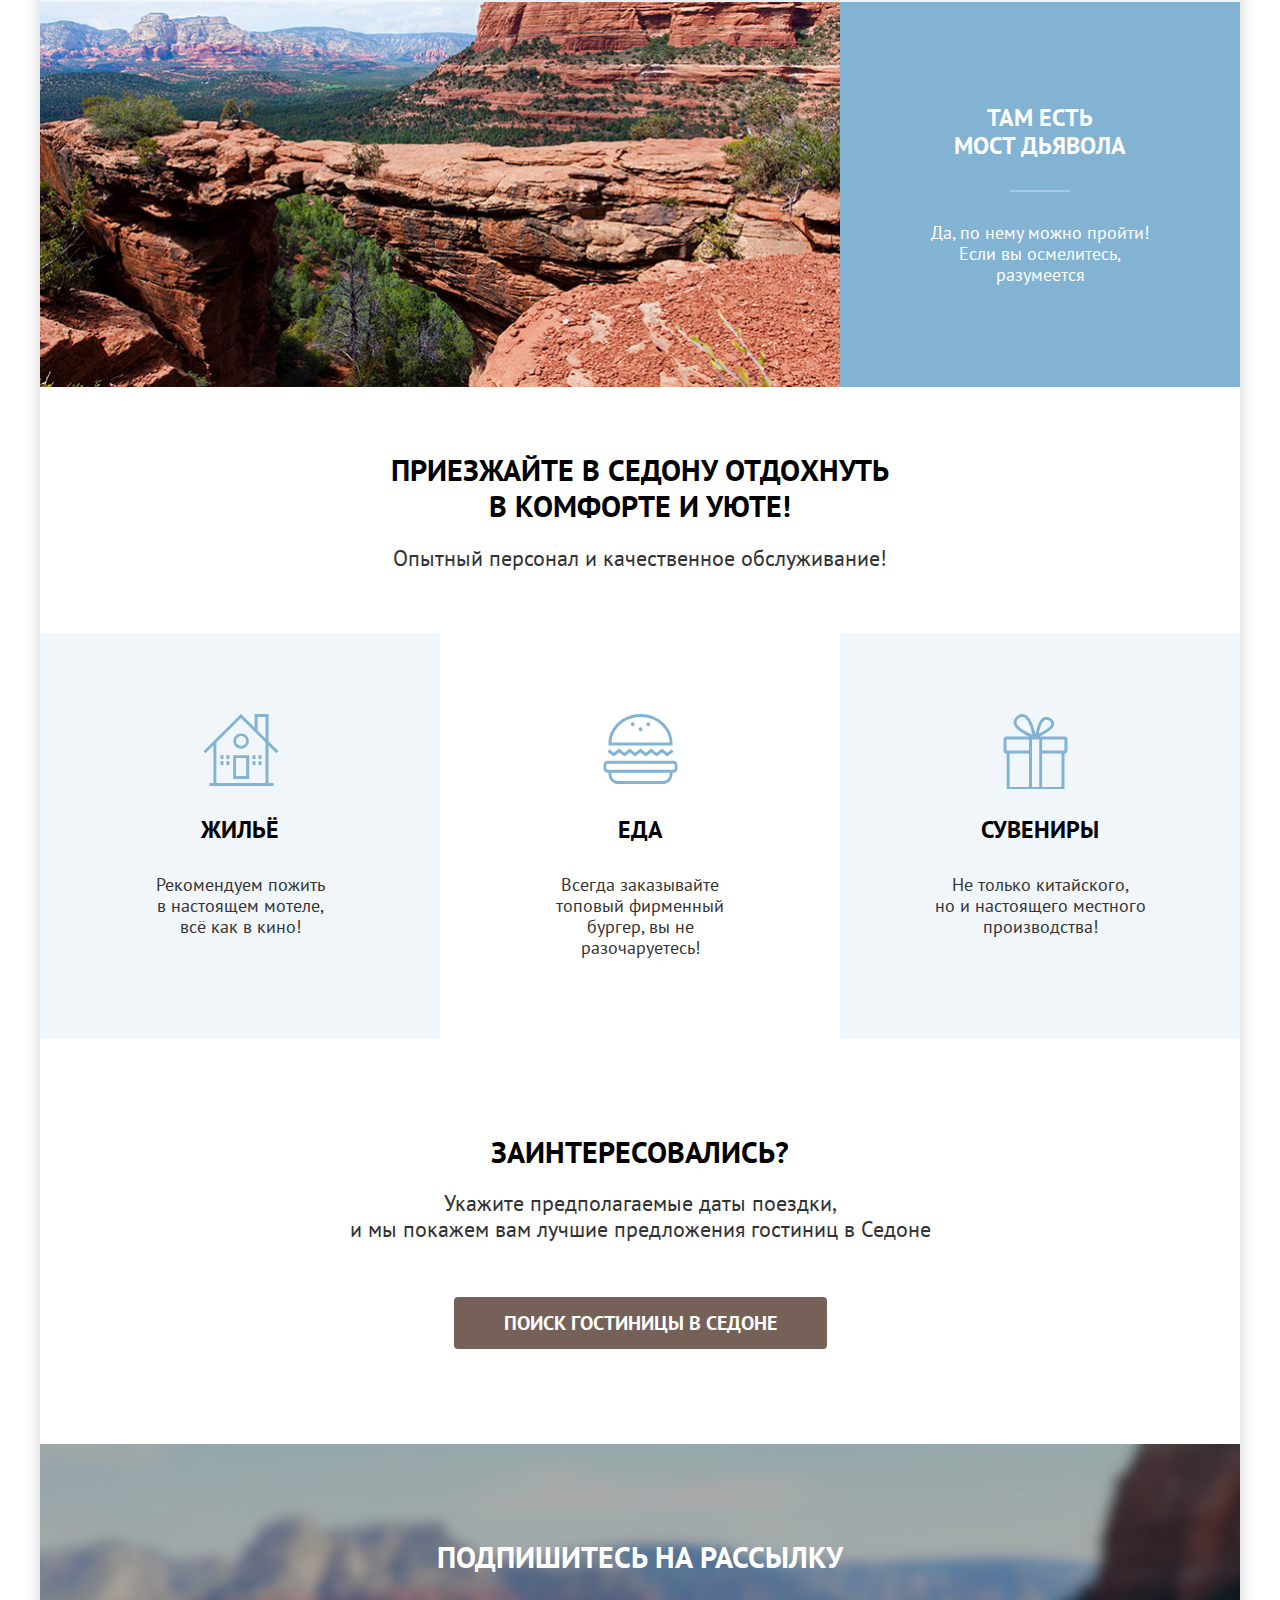
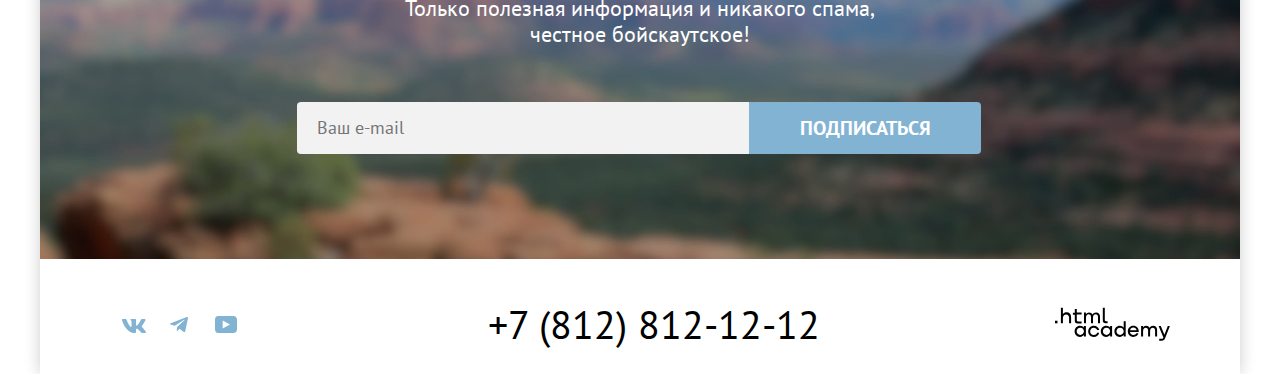
==== commit 45f08333: "состояния для футера" ====
--- a/index.html
+++ b/index.html
@@ -174,20 +174,66 @@
         <h2 class="h2-tag visually-hidden">Контакты.</h2>
         <address class="address">
           <a class="anchor-link footer-button vk" href="https://vk.com/htmlacademy">
+            <svg aria-hidden="true" focusable="false" width="24" height="14" viewBox="0 0 24 14"
+              xmlns="http://www.w3.org/2000/svg">
+              <path clip-rule="evenodd"
+                d="M23.45 0.948C23.616 0.402 23.45 0 22.655 0H20.03C19.362 0 19.054 0.347 18.887 0.73C18.887 0.73 17.552 3.926 15.661 6.002C15.049 6.604 14.771 6.795 14.437 6.795C14.27 6.795 14.019 6.604 14.019 6.057V0.948C14.019 0.292 13.835 0 13.279 0H9.151C8.734 0 8.483 0.304 8.483 0.593C8.483 1.214 9.429 1.358 9.526 3.106V6.904C9.526 7.737 9.373 7.888 9.039 7.888C8.149 7.888 5.984 4.677 4.699 1.003C4.45 0.288 4.198 0 3.527 0H0.9C0.15 0 0 0.347 0 0.73C0 1.412 0.89 4.8 4.145 9.281C6.315 12.341 9.37 14 12.153 14C13.822 14 14.028 13.632 14.028 12.997V10.684C14.028 9.947 14.186 9.8 14.715 9.8C15.105 9.8 15.772 9.992 17.33 11.467C19.11 13.216 19.403 14 20.405 14H23.03C23.78 14 24.156 13.632 23.94 12.904C23.702 12.18 22.852 11.129 21.725 9.882C21.113 9.172 20.195 8.407 19.916 8.024C19.527 7.533 19.638 7.314 19.916 6.877C19.916 6.877 23.116 2.451 23.449 0.948H23.45Z" />
+            </svg>
+
             <span class="visually-hidden">ВКонтакте.</span>
           </a>
 
           <a class="anchor-link footer-button telegram" href="tg://resolve?domain=htmlacademy">
+            <svg aria-hidden="true" focusable="false" width="18" height="16" viewBox="0 0 18 16"
+              xmlns="http://www.w3.org/2000/svg">
+              <path
+                d="M16.785 0.0992597L0.840489 6.24776C-0.247661 6.68481 -0.241365 7.29184 0.640845 7.56253L4.73445 8.83953L14.2058 2.8637C14.6537 2.59121 15.0629 2.7378 14.7265 3.03636L7.05283 9.96185H7.05103L7.05283 9.96275L6.77045 14.1823C7.18413 14.1823 7.36669 13.9925 7.59871 13.7686L9.58705 11.8351L13.7229 14.89C14.4855 15.31 15.0332 15.0941 15.2229 14.1841L17.9379 1.38885C18.2158 0.274623 17.5126 -0.229883 16.785 0.0992597Z" />
+            </svg>
+
+
             <span class="visually-hidden">Телеграм.</span>
           </a>
 
           <a class="anchor-link footer-button youtube" href="https://www.youtube.com/user/htmlacademyru">
+            <svg aria-hidden="true" focusable="false" width="22" height="17" viewBox="0 0 22 17"
+              xmlns="http://www.w3.org/2000/svg">
+              <path
+                d="M18.607 0H3.17413C1.31343 0 0 1.59375 0 3.4V13.4937C0 15.4062 1.31343 17 3.17413 17H18.8259C20.4677 17 22 15.4062 22 13.6V3.4C21.7811 1.59375 20.4677 0 18.607 0ZM7.66169 12.5375V4.4625L14.995 8.5L7.66169 12.5375Z" />
+            </svg>
+
             <span class="visually-hidden">Ютюб.</span>
           </a>
 
           <a class="anchor-link footer-phone" href="tel:+78128121212">+7 (812) 812-12-12</a>
 
           <a class="anchor-link html-academy-logo" href="https://htmlacademy.ru/">
+            <svg aria-hidden="true" focusable="false" width="115" height="34" viewBox="0 0 115 34" fill="none"
+              xmlns="http://www.w3.org/2000/svg">
+              <path d="M0 13.7232V16.3232H2.5V13.7232H0Z" />
+              <path
+                d="M11.6 5.32324C10 5.32324 8.8 6.02324 8 7.02324H7.9V0.823242H5.9V16.3232H7.9V11.0232C7.9 8.92324 9.2 7.42324 11.2 7.42324C13 7.42324 14.1 8.82324 14.1 10.6232V16.3232H16.1V10.2232C16.2 7.22324 14.3 5.32324 11.6 5.32324Z" />
+              <path
+                d="M26.6 5.62324H21.8V1.92324H19.8V5.72324H17.9V7.72324H19.8V13.7232C19.8 15.4232 20.8 16.4232 22.5 16.4232H26.6V14.4232H22.9C22.2 14.4232 21.8 14.0232 21.8 13.3232V7.62324H26.6V5.62324Z" />
+              <path
+                d="M41.1 5.42324C39.5 5.42324 38.2 6.22324 37.6 7.52324H37.5C36.9 6.32324 35.7 5.42324 34.1 5.42324C32.7 5.42324 31.6 6.22324 31 7.22324H30.9V5.62324H29V16.2232H31V10.8232C31 8.82324 32 7.32324 33.6 7.32324C35.1 7.32324 36 8.32324 36 9.92324V16.2232H38V10.6232C38 8.22324 39.4 7.32324 40.6 7.32324C42.1 7.32324 43 8.32324 43 9.92324V16.2232H45V9.72324C45.1 7.22324 43.6 5.42324 41.1 5.42324Z" />
+              <path
+                d="M47.8 13.5232C47.8 15.2232 48.8 16.2232 50.6 16.2232H52.6V14.2232H50.9C50.2 14.2232 49.8 13.8232 49.8 13.1232V0.823242H47.8V13.5232Z" />
+              <path
+                d="M28.9 20.5232C28 19.4232 26.7 18.7232 25 18.7232C21.9 18.7232 19.6 21.0232 19.6 24.3232C19.6 27.6232 21.9 29.9232 25 29.9232C26.8 29.9232 28 29.1232 28.8 28.0232H28.9V29.6232H30.9V19.0232H28.9V20.5232ZM25.3 27.9232C23.1 27.9232 21.7 26.3232 21.7 24.3232C21.7 22.3232 23.1 20.7232 25.3 20.7232C27.5 20.7232 28.9 22.3232 28.9 24.3232C28.9 26.2232 27.5 27.9232 25.3 27.9232Z" />
+              <path
+                d="M44.2 22.8232C43.7 20.4232 41.6 18.7232 38.8 18.7232C35.4 18.7232 33.2 21.2232 33.2 24.3232C33.2 27.4232 35.4 29.9232 38.8 29.9232C41.6 29.9232 43.7 28.1232 44.2 25.7232H42.1C41.7 27.0232 40.4 28.0232 38.8 28.0232C36.6 28.0232 35.2 26.4232 35.2 24.4232C35.2 22.4232 36.6 20.8232 38.8 20.8232C40.4 20.8232 41.6 21.8232 42.1 23.0232H44.2V22.8232Z" />
+              <path
+                d="M55.1 20.5232C54.2 19.4232 52.9 18.7232 51.2 18.7232C48.1 18.7232 45.8 21.0232 45.8 24.3232C45.8 27.6232 48.1 29.9232 51.2 29.9232C53 29.9232 54.2 29.1232 55 28.0232H55.1V29.6232H57.1V19.0232H55.1V20.5232ZM51.5 27.9232C49.3 27.9232 47.9 26.3232 47.9 24.3232C47.9 22.3232 49.3 20.7232 51.5 20.7232C53.7 20.7232 55.1 22.3232 55.1 24.3232C55.1 26.2232 53.6 27.9232 51.5 27.9232Z" />
+              <path
+                d="M68.7 20.6232C67.8 19.5232 66.5 18.7232 64.8 18.7232C61.7 18.7232 59.4 21.0232 59.4 24.3232C59.4 27.6232 61.6 29.9232 64.8 29.9232C66.5 29.9232 67.8 29.1232 68.6 28.1232H68.7V29.6232H70.7V14.2232H68.7V20.6232ZM65.1 27.9232C62.9 27.9232 61.5 26.3232 61.5 24.3232C61.5 22.3232 62.9 20.7232 65.1 20.7232C67.3 20.7232 68.7 22.3232 68.7 24.3232C68.6 26.3232 67.2 27.9232 65.1 27.9232Z" />
+              <path
+                d="M78.3 18.7232C75 18.7232 72.8 21.2232 72.8 24.3232C72.8 27.3232 74.9 29.9232 78.3 29.9232C80.8 29.9232 82.8 28.6232 83.5 26.3232H81.4C80.9 27.3232 79.8 27.9232 78.4 27.9232C76.5 27.9232 75.1 26.6232 75 25.0232H83.8C84 21.4232 81.8 18.7232 78.3 18.7232ZM78.3 20.6232C80 20.6232 81.3 21.6232 81.6 23.2232H75.1C75.4 21.7232 76.6 20.6232 78.3 20.6232Z" />
+              <path
+                d="M98.2 18.7232C96.6 18.7232 95.3 19.5232 94.6 20.7232H94.5C93.9 19.5232 92.7 18.7232 91.1 18.7232C89.7 18.7232 88.6 19.4232 88 20.5232V19.0232H86.1V29.6232H88.1V24.2232C88.1 22.2232 89.1 20.8232 90.7 20.7232C92.2 20.7232 93.1 21.7232 93.1 23.3232V29.6232H95.1V24.0232C95.1 21.6232 96.5 20.7232 97.7 20.7232C99.2 20.7232 100.1 21.7232 100.1 23.3232V29.6232H102.1V23.1232C102.2 20.5232 100.7 18.7232 98.2 18.7232Z" />
+              <path
+                d="M109.4 27.8232L105.8 18.9232H103.6L108.4 30.5232C108.1 31.4232 107.7 31.7232 106.7 31.7232H104.2V33.7232H106.7C108.5 33.7232 109.5 32.9232 110.2 31.1232L114.9 18.9232H112.8L109.4 27.8232Z" />
+            </svg>
+
             <span class="visually-hidden">Сайт HTML Academy.</span>
           </a>
         </address>
--- a/styles/styles.css
+++ b/styles/styles.css
@@ -65,12 +65,18 @@
   list-style-type: none;
 }
 
+.unordered-list label {
+  user-select: none;
+  cursor: pointer;
+}
+
 .anchor-link {
   text-decoration: none;
 }
 
 .button-tag {
   padding: 0;
+  outline: none;
 }
 
 .h1-tag,
@@ -299,10 +305,13 @@
   background-color: #68A2CA;
 }
 
-.subscription-button:active,
-.action-button.blue:active,
 .subscription-button:focus,
 .action-button.blue:focus {
+  background-color: #68A2CA;
+}
+
+.subscription-button:active,
+.action-button.blue:active {
   color: rgba(255, 255, 255, 0.3);
   background-color: #68A2CA;
 }
@@ -317,9 +326,13 @@
   background-color: #756157;
 }
 
-.action-button.brown:hover,
+.action-button.brown:hover {
+  background-color: #615048;
+}
+
 .action-button.brown:focus {
   background-color: #615048;
+  outline: none;
 }
 
 .action-button.brown:active {
@@ -336,9 +349,13 @@
   background-color: #7DB54F;
 }
 
-.action-button.green:hover,
+.action-button.green:hover {
+  background-color: #6C9E42;
+}
+
 .action-button.green:focus {
   background-color: #6C9E42;
+  outline: none;
 }
 
 .action-button.green:active {
@@ -360,9 +377,13 @@
   background-color: transparent;
 }
 
+.action-button.transparent:hover {
+  color: rgba(255, 255, 255, 0.6);
+}
+
 .action-button.transparent:focus,
 .action-button.light-gray:focus {
-  outline: 3px solid #83B3D3;
+  border: 3px solid #83B3D3;
 }
 
 .action-button.transparent:active,
@@ -393,21 +414,28 @@
 .footer-button {
   display: inline-block;
   border: none;
-  width: 47px;
-  height: 35px;
+  padding: 12px 12px;
   cursor: pointer;
-}
-
-.footer-button.vk {
-  background: url("../images/icons/vk.svg") no-repeat 50% 12px;
-}
-
-.footer-button.telegram {
-  background: url("../images/icons/telegram.svg") no-repeat 50% 12px;
+  fill: #83B3D3;
+}
+
+.footer-button:hover {
+  fill: #68A2CA;
+}
+
+.footer-button:focus {
+  outline: none;
+  fill: #68A2CA;
+}
+
+.footer-button:active {
+  outline: none;
+  fill: #68A2CA;
+  opacity: 0.3;
 }
 
 .footer-button.youtube {
-  background: url("../images/icons/youtube.svg") no-repeat 50% 12px;
+  margin-left: 3px;
 }
 
 .address {
@@ -425,11 +453,43 @@
   margin-right: 235px;
 }
 
-.html-academy-logo {
+.footer-phone:hover {
+  color: #756157;
+}
+
+.footer-phone:focus-visible {
+  outline: none;
+  color: #756157;
+}
+
+.footer-phone:active {
+  outline: none;
+  color: #756157;
+  opacity: 0.3;
+}
+
+.html-academy-logo svg {
   width: 115px;
   height: 40px;
-  background: url("../images/logo_htmlacademy.svg") no-repeat 0 3px;
   display: block;
+  fill: #000000;
+}
+
+.html-academy-logo svg:hover {
+  fill: #756157;
+}
+
+.html-academy-logo svg:active {
+  fill: #756157;
+  opacity: 0.3;
+}
+
+.html-academy-logo:focus {
+  outline: none;
+}
+
+.html-academy-logo:focus svg {
+  fill: #756157;
 }
 
 
@@ -645,11 +705,10 @@
 }
 
 .filter-block-content-wrapper {
-  padding: 35px 70px;
+  padding: 32px 70px 55px 70px;
 }
 
 .breadcrumbs-wrapper {
-  padding-left: 3px;
   margin-bottom: 30px;
 }
 
@@ -659,6 +718,12 @@
   width: 12px;
   height: 12px;
   cursor: pointer;
+}
+
+.breadcrumbs-home-button:focus,
+.breadcrumbs-page:focus {
+  outline: none;
+  opacity: 1;
 }
 
 .breadcrumbs-page {
@@ -673,18 +738,19 @@
 .breadcrumbs-page::before {
   content: '';
   display: inline-block;
-  background: url("../images/icons/breadcrumbs_arrow.svg") no-repeat;
+  background: url("../images/icons/breadcrumbs_arrow.svg") no-repeat 0 1px;
   width: 8px;
   height: 12px;
-  margin: 0 10px 0 7px;
+  margin: 0 10px 0 5px;
 }
 
 .filters-form-wrapper {
   display: flex;
+  padding-top: 12px;
 }
 
 .filters-form-wrapper label {
-  height: 28px;
+  height: 23px;
   cursor: pointer;
 }
 
@@ -703,7 +769,7 @@
 }
 
 .legend {
-  margin-bottom: 32px;
+  margin: 32px 0 30px -2px;
 }
 
 .text-style-filter-lable {
@@ -723,25 +789,34 @@
   background: #FFFFFF;
 }
 
-.checked.checkbox::before {
+input[type="checkbox"]:checked + .checkbox::before {
   background: #FFFFFF url("../images/icons/check.svg") no-repeat 4px 5px;
 }
 
 .checkbox:hover,
 .radio:hover,
-.footer-button:hover,
-.html-academy-logo:hover,
-.breadcrumbs-page:not(:last-of-type):hover,
+.breadcrumbs-page:hover:not(:last-child),
 .breadcrumbs-home-button:hover {
   color: #FFFFFF;
   opacity: 0.7;
 }
 
-.footer-phone:hover,
+.checkbox:active,
+.radio:active,
+.breadcrumbs-home-button:active {
+  opacity: 0.3;
+}
+
+.filters-form-wrapper label:focus-visible {
+  outline: none;
+}
+
+.filters-form-wrapper label:focus-visible::before {
+  outline: 3px solid #83B3D3;
+}
+
 .header-icon-button:hover,
-.header-button:hover,
-.person-count-button:hover,
-.modal-window-close-button:hover {
+.header-button:hover {
   color: #000000;
   opacity: 0.7;
 }
@@ -750,14 +825,15 @@
   position: absolute;
   content: "";
   display: inline-block;
-  margin: 2px 0 0 -35px;
+  margin: 1px 0 0 -37px;
   width: 21px;
   height: 21px;
   border-radius: 10px;
   background: #FFFFFF;
 }
 
-.checked.radio::before {
+
+input[type="radio"]:checked + .radio::before {
   background: #FFFFFF url("../images/icons/circle.svg") no-repeat 5px 5px;
 }
 
@@ -785,20 +861,39 @@
   border: none;
 }
 
+.filter-price-input::placeholder {
+  color: #000000;
+  opacity: 1;
+}
+
+.filter-price-input:focus {
+  outline: 3px solid #68A2CA;
+  background-color: #E6E6E6;
+}
+
+.filter-price-input:hover {
+  outline: 3px solid #68A2CA;
+  background-color: #E6E6E6;
+}
+
+.filter-price-input:focus-visible:not(:placeholder-shown) {
+  background-color: #E6E6E6;
+  border: 2px solid #000000;
+  outline: none;
+
+  box-sizing: border-box;
+  width: 143px;
+  height: 52px;
+  margin-top: -2px;
+}
+
 .filter-price-input.to {
   margin-left: 2px;
-}
-
-.filter-price-input:focus {
-  outline: 3px solid #68A2CA;
+  border-radius: 0 4px 4px 0;
 }
 
 .filter-price-input.from {
   border-radius: 4px 0 0 4px;
-}
-
-.filter-price-input.to {
-  border-radius: 0 4px 4px 0;
 }
 
 .filter-price-caption {
@@ -806,7 +901,7 @@
   line-height: 24px;
   color: #BEBEBE;
   position: absolute;
-  margin: 12px 0 0 -32px;
+  margin: 13px 0 0 -39px;
 }
 
 .filter-buttons-wrapper {
@@ -818,7 +913,9 @@
 }
 
 .filter-buttons-wrapper button[type="button"] {
-  margin-left: 5px;
+  margin-left: 0;
+  border: 3px solid transparent;
+  width: 100%;
 }
 
 .filter-buttons-wrapper button[type="submit"] {
@@ -828,8 +925,52 @@
 .price-slider {
   width: 287px;
   height: 20px;
-  margin-top: 57px;
-  background: url("../images/range_slider.svg") no-repeat;
+  margin-top: 62px;
+  display: flex;
+}
+
+.price-slider .progress-line,
+.price-slider .progress-line-active {
+  position: absolute;
+  height: 4px;
+  display: inline-block;
+  margin-top: 8px;
+}
+
+.price-slider .progress-line {
+  background-color: rgba(255, 255, 255, 0.3);
+  width: 287px;
+}
+
+.price-slider .progress-line-active {
+  background-color: #FFFFFF;
+  width: 220px;
+}
+
+.range-from-button,
+.range-to-button {
+  width: 20px;
+  height: 20px;
+  border-radius: 5px;
+  border: none;
+  background-color: #FFFFFF;
+  z-index: 1;
+}
+
+.range-to-button {
+  margin-left: 180px;
+}
+
+.range-from-button:focus,
+.range-to-button:focus {
+  box-sizing: border-box;
+  outline: 3px solid #83B3D3;
+}
+
+.range-from-button:active,
+.range-to-button:active {
+  box-sizing: border-box;
+  outline: 2px solid #83B3D3;
 }
 
 /* hotels */
@@ -841,7 +982,8 @@
 .search-result-header {
   position: relative;
   display: flex;
-  margin-bottom: 35px;
+  margin-bottom: 40px;
+  align-items: center;
 }
 
 .sort-type-select-wrapper {
@@ -849,11 +991,11 @@
 }
 
 .search-result-header select {
-  width: 290px;
-  height: 50px;
+  width: 293px;
+  height: 48px;
   border: 2px solid #E5E5E5;
   border-radius: 4px;
-  padding-left: 20px;
+  padding-left: 18px;
   background: transparent;
 
   font-family: "PT Sans", sans-serif;
@@ -865,22 +1007,19 @@
 
 .search-result-header select:hover,
 .search-result-header select:focus {
-  outline: 3px solid #68A2CA;
-}
-
-.search-result-header select:active {
-  outline: 3px solid #3F5E72;
+  border: 2px solid #68A2CA;
+  outline: none;
 }
 
 .search-result-header select:disabled {
-  outline: 3px solid rgba(0, 0, 0, 0.3);
+  border: 2px solid rgba(0, 0, 0, 0.3);
   color: rgba(0, 0, 0, 0.3);
 }
 
 .sort-type-select-wrapper::after {
   position: absolute;
   content: "";
-  margin: 20px 0 0 -35px;
+  margin: 20px 0 0 -32px;
   width: 12px;
   height: 8px;
   background: url("../images/icons/arrow_down.svg") no-repeat;
@@ -906,7 +1045,7 @@
 }
 
 .preview-format-icon:focus {
-  outline: 3px solid #83B3D3;
+  border: 3px solid #83B3D3;
 }
 
 .preview-format-icon.gallery {
@@ -923,10 +1062,10 @@
 
 .hotels-block {
   display: grid;
-  grid-template-columns: repeat(3, 340px);
-  gap: 20px;
-  margin-bottom: 40px;
-  padding-bottom: 45px;
+  grid-template-columns: repeat(3, 342px);
+  gap: 18px;
+  margin: 0 0 38px -2px;
+  padding-bottom: 37px;
   border-bottom: 1px solid #E6E6E6;
 }
 
@@ -936,8 +1075,8 @@
   justify-content: space-between;
   align-items: center;
 
-  padding: 20px;
-  width: 340px;
+  padding: 20px 20px 18px 18px;
+  width: 342px;
   box-sizing: border-box;
   border: 1px solid #E6E6E6;
   border-radius: 4px;
@@ -949,14 +1088,15 @@
 
 .hotel-item h3 {
   text-transform: none;
-  margin-bottom: 16px;
+  margin-bottom: 17px;
 }
 
 .hotel-item-info-wrapper {
   display: grid;
   grid-template-columns: 140px 140px;
-  grid-template-rows: 20px 36px 36px;
-  gap: 16px;
+  grid-template-rows: 20px 36px 38px;
+  column-gap: 20px;
+  row-gap: 17px;
   margin-top: auto;
 }
 
@@ -965,8 +1105,7 @@
 }
 
 .rating-caption {
-  margin-left: auto;
-  margin-right: auto;
+  margin: -2px auto 0 auto;
   align-self: center;
   font-size: 16px;
   line-height: 20px;
@@ -977,7 +1116,7 @@
 }
 
 .stars {
-  height: 25px;
+  height: 22px;
   align-self: center;
 }
 
@@ -1003,6 +1142,7 @@
   height: 60px;
   margin-right: 8px;
   padding: 0;
+  font-size: 18px;
 }
 
 .stars-5 {
@@ -1059,16 +1199,32 @@
   cursor: pointer;
 }
 
+.modal-window-close-button:hover {
+  background-color: #E6E6E6;
+}
+
+.modal-window-close-button:focus {
+  background-color: #E6E6E6;
+  outline: #83B3D3 3px solid;
+}
+
+.modal-window-close-button:active {
+  background-color: #E6E6E6;
+  opacity: 0.3;
+  outline: none;
+}
+
 .modal-window-content-wrapper {
   display: grid;
   width: 100%;
   grid-template-columns: 137px 440px;
-  grid-template-rows: 54px 48px 48px 48px 60px;
+  grid-template-rows: 48px 48px 48px 60px;
   row-gap: 48px;
 }
 
 .modal-window-header-wrapper {
   width: 535px;
+  height: 100px;
   white-space: nowrap;
   overflow: hidden;
 }
@@ -1077,24 +1233,8 @@
   align-self: center;
 }
 
-.modal-window-header-wrapper,
-.modal-window-content-wrapper button {
+.modal-window-content-wrapper > button {
   grid-column: span 2;
-}
-
-.modal-window-content-wrapper input {
-  width: 415px;
-  height: 45px;
-  padding-left: 20px;
-
-  background: #F2F2F2;
-  border: none;
-  border-radius: 4px;
-
-  font-family: "PT Sans", sans-serif;
-  font-weight: 700;
-  font-size: 18px;
-  line-height: 24px;
 }
 
 .modal-window-content-wrapper .date-input:focus {
@@ -1104,7 +1244,7 @@
 .modal-window-content-wrapper .date-input::before {
   position: absolute;
   content: "";
-  margin: 15px 0 0 400px;
+  margin: 16px 0 0 402px;
   width: 16px;
   height: 15px;
   background: url("../images/icons/calendar.svg") no-repeat;
@@ -1113,11 +1253,10 @@
   z-index: 100;
 }
 
-.date-input.error::after {
-  content: "Мы не можем отправить вас в прошлое.";
+.date-input .error {
   position: absolute;
   display: block;
-  margin: 3px 0 0 18px;
+  margin: 3px 0 0 20px;
 
   font-family: "PT Sans", sans-serif;
   color: #FF5757;
@@ -1126,11 +1265,10 @@
   font-weight: 400;
 }
 
-.modal-window-content-wrapper .date-input.info::after {
-  content: "На эти даты есть свободные номера. Пока есть.";
+.date-input .info {
   position: absolute;
   display: block;
-  margin: 3px 0 0 18px;
+  margin-left: 20px;
 
   font-family: "PT Sans", sans-serif;
   font-size: 16px;
@@ -1149,33 +1287,83 @@
 }
 
 .person-count-button {
-  width: 40px;
-  height: 48px;
+  width: 20px;
+  height: 20px;
+  margin: 14px 10px;
+  border: none;
   cursor: pointer;
 }
 
-.person-count {
-  margin-left: 10px;
-  margin-right: 10px;
-}
-
-.person-count-button:hover {
-  color: #000000;
-  opacity: 0.7;
-}
-
-.minus {
-  background: url("../images/icons/minus.svg") 11px 13px no-repeat;
-}
-
-.plus {
-  background: url("../images/icons/plus.svg") 8px 13px no-repeat;
-}
-
-.modal-window-input-caption.children::after {
-  content: "";
-  position: absolute;
-  margin-left: 10px;
+input.person-count-input {
+  width: 12px;
+  height: 30px;
+  padding: 10px;
+
+  background: #F2F2F2;
+  border: none;
+
+  font-family: "PT Sans", sans-serif;
+  font-weight: 700;
+  font-size: 18px;
+  line-height: 24px;
+}
+
+input.person-count-input:focus {
+  outline: none;
+}
+
+.modal-window-content-wrapper .date-input input {
+  width: 415px;
+  height: 50px;
+  padding-left: 20px;
+
+  background: #F2F2F2;
+  border: none;
+  border-radius: 4px;
+
+  font-family: "PT Sans", sans-serif;
+  font-weight: 700;
+  font-size: 18px;
+  line-height: 24px;
+}
+
+.modal-window-content-wrapper .date-input input:focus {
+  background-color: #E6E6E6;
+  outline: 3px solid #83B3D3;
+}
+
+.modal-window-content-wrapper .date-input input:focus-visible:not(:placeholder-shown) {
+  background-color: #E6E6E6;
+  border: 2px solid #000000;
+  outline: none;
+}
+
+.modal-window-content-wrapper .date-input input:placeholder-shown {
+  color: rgba(0, 0, 0, 0.6);
+}
+
+.minus:focus,
+.plus:focus {
+  outline: 3px solid #82B3D3;
+  border-radius: 4px;
+  fill: #000000;
+}
+
+.minus:hover,
+.plus:hover {
+  fill: #000000;
+}
+
+.minus,
+.minus:active,
+.plus,
+.plus:active {
+  fill: #756157;
+  outline: none;
+}
+
+.modal-window-input-caption.children-info {
+  margin-left: -34px;
 
   width: 26px;
   height: 26px;
@@ -1184,6 +1372,39 @@
   cursor: pointer;
 }
 
+.children-info:hover::before,
+.children-info:focus::before {
+  content: "";
+  position: absolute;
+  margin: 33px 0 0 3px;
+  width: 19px;
+  height: 9px;
+  background: url("../images/icons/triangle.svg") no-repeat;
+}
+
+.children-info:hover::after,
+.children-info:focus::after {
+  content: "Укажите количество детей, которые будут с вами, возраст которых от 6 до 18 лет. Дети до 6 лет размещаются бесплатно.";
+  position: absolute;
+  background: #333333;
+  width: 218px;
+  margin: 42px 0 0 -109px;
+
+  border-radius: 10px;
+  padding: 15px 18px 18px 22px;
+
+  color: #FFFFFF;
+  font-family: "PT Sans", sans-serif;
+  font-size: 16px;
+  font-weight: 400;
+  line-height: 20px;
+}
+
+.children-info:hover,
+.children-info:focus {
+  outline: none;
+}
+
 .count-input-wrapper {
   display: flex;
   align-items: center;
